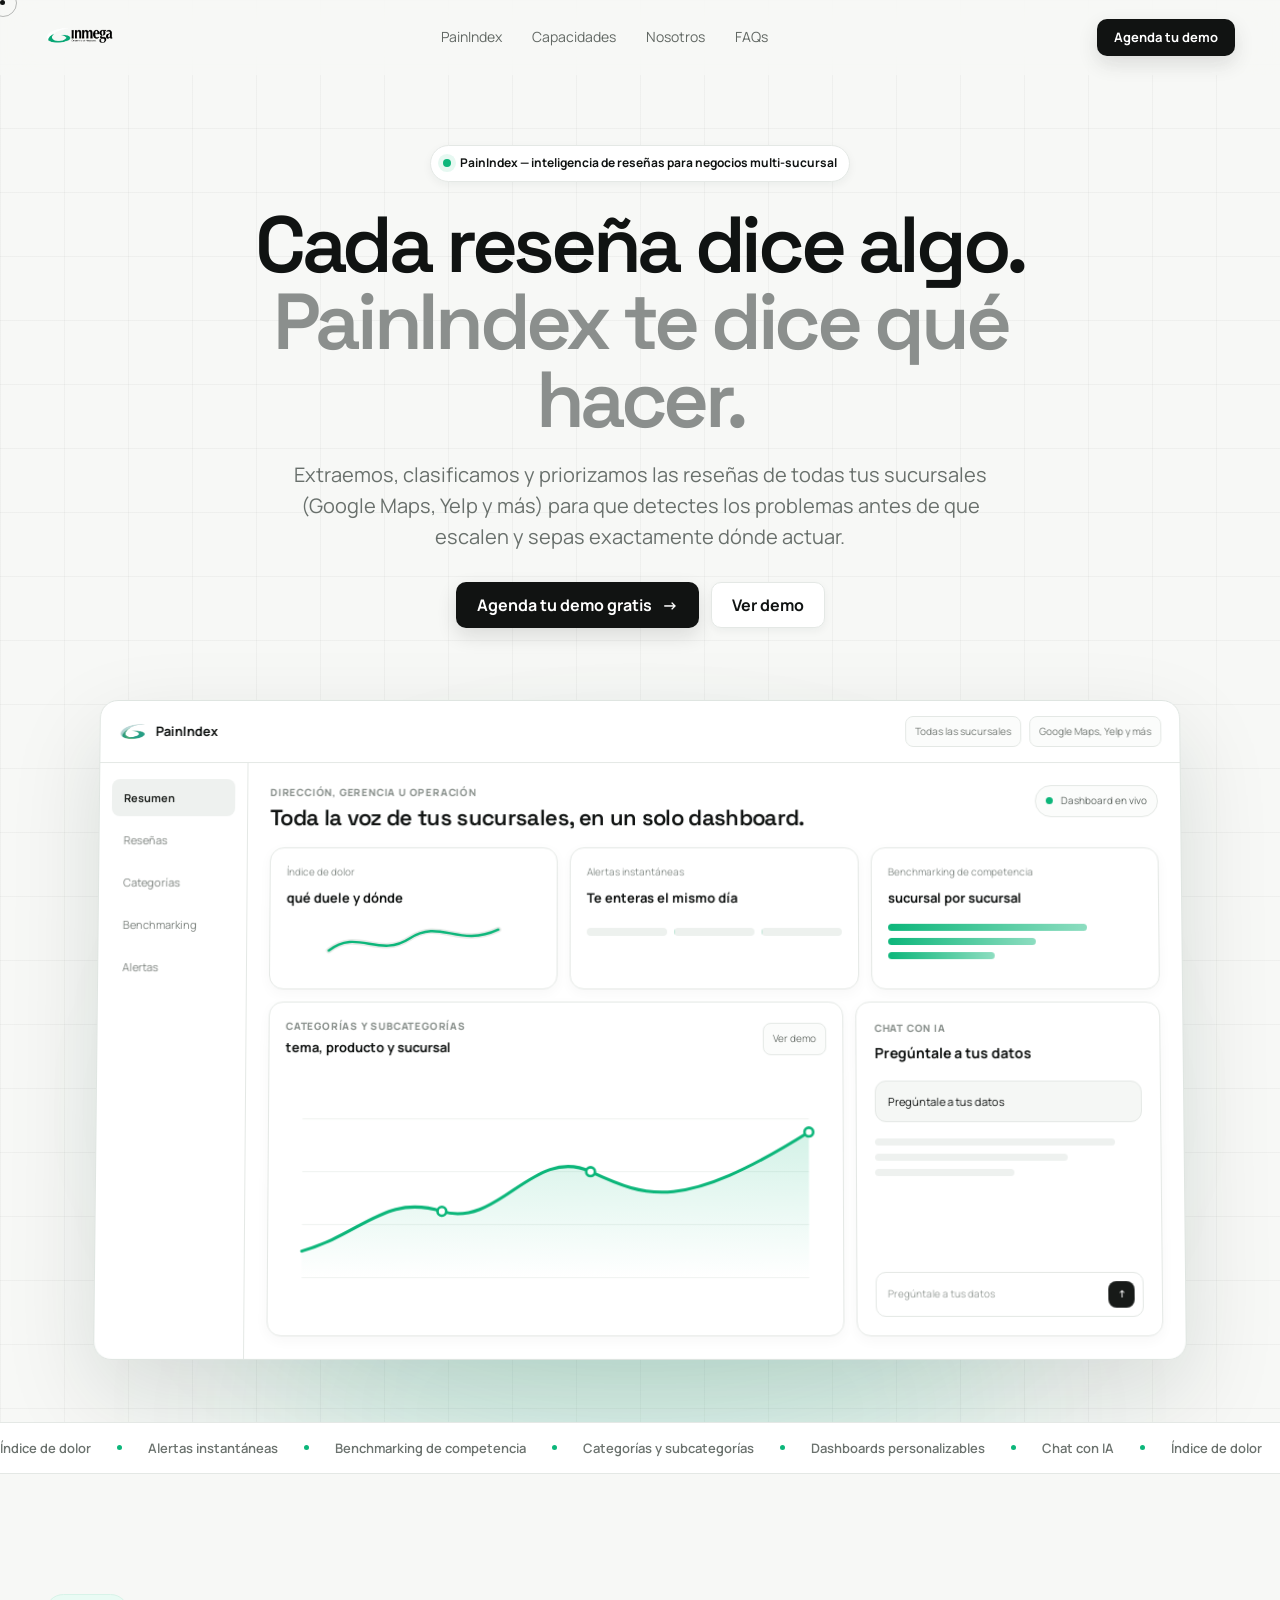
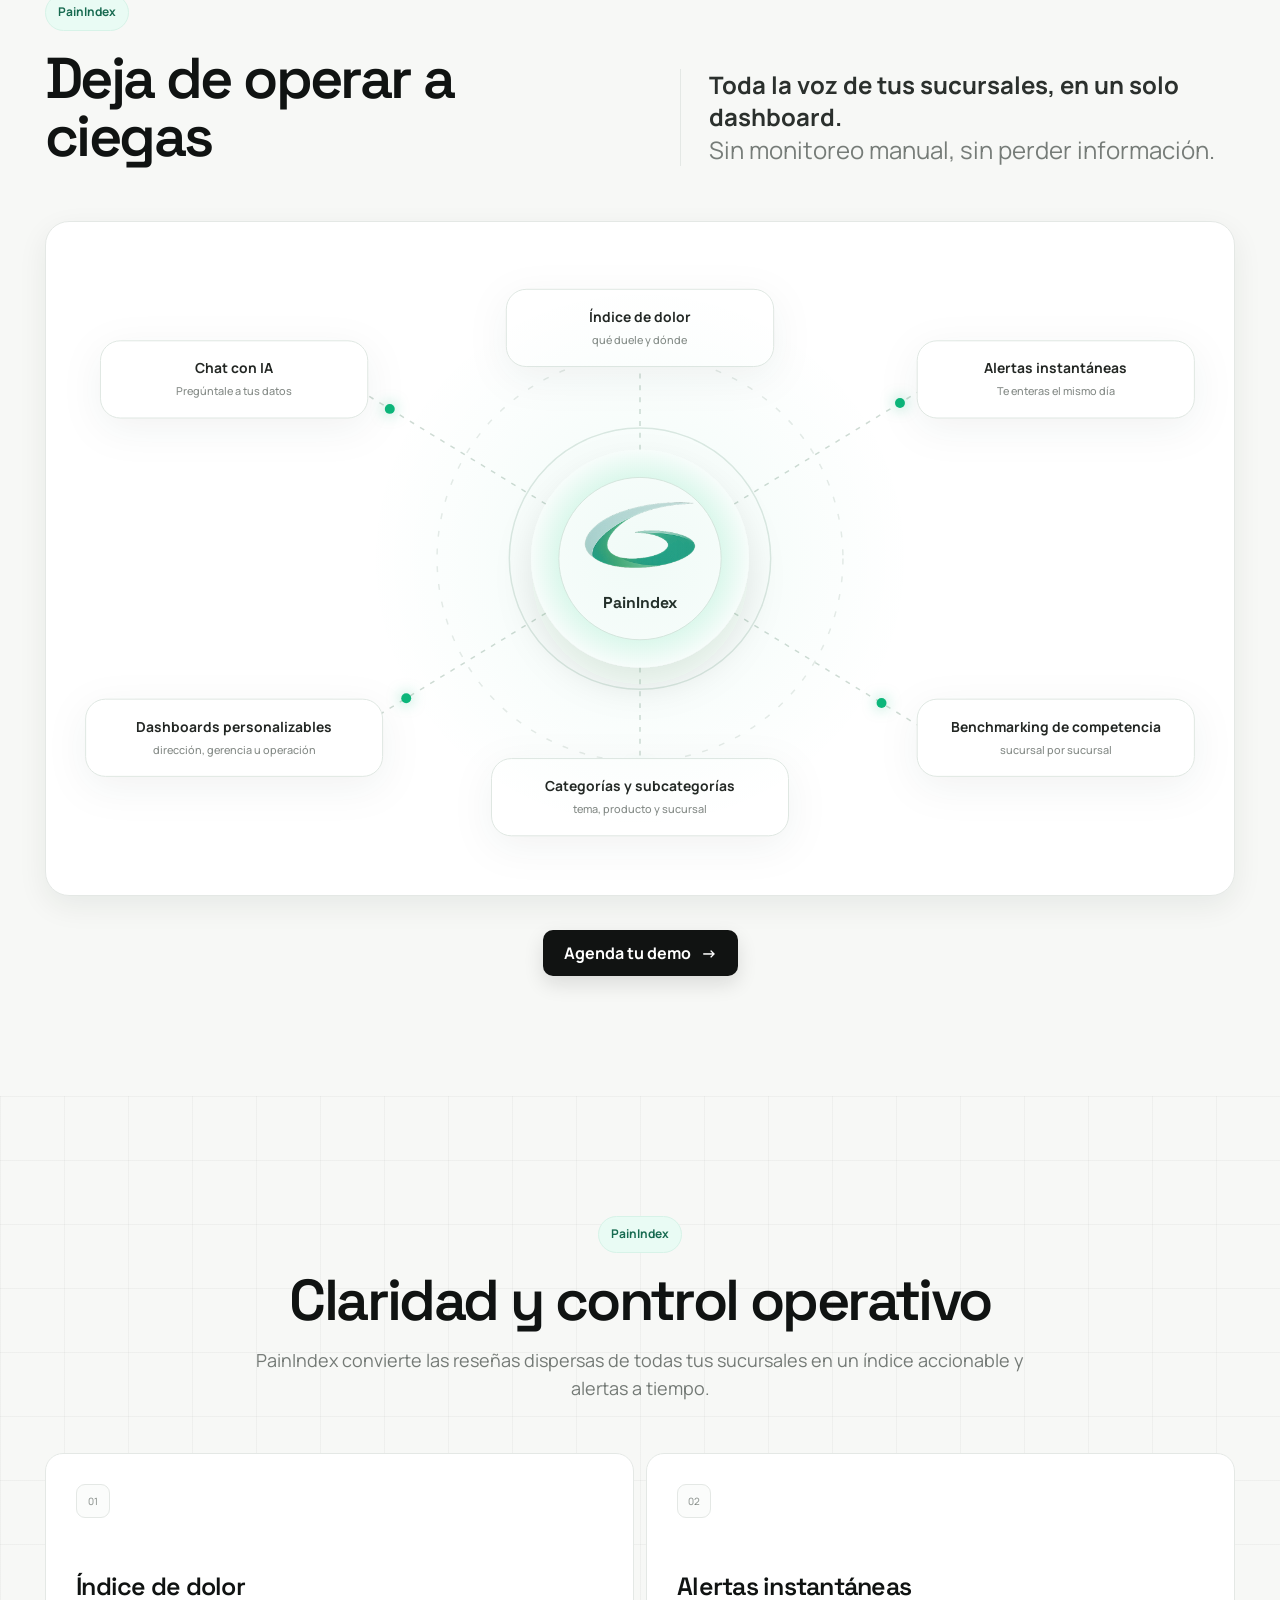
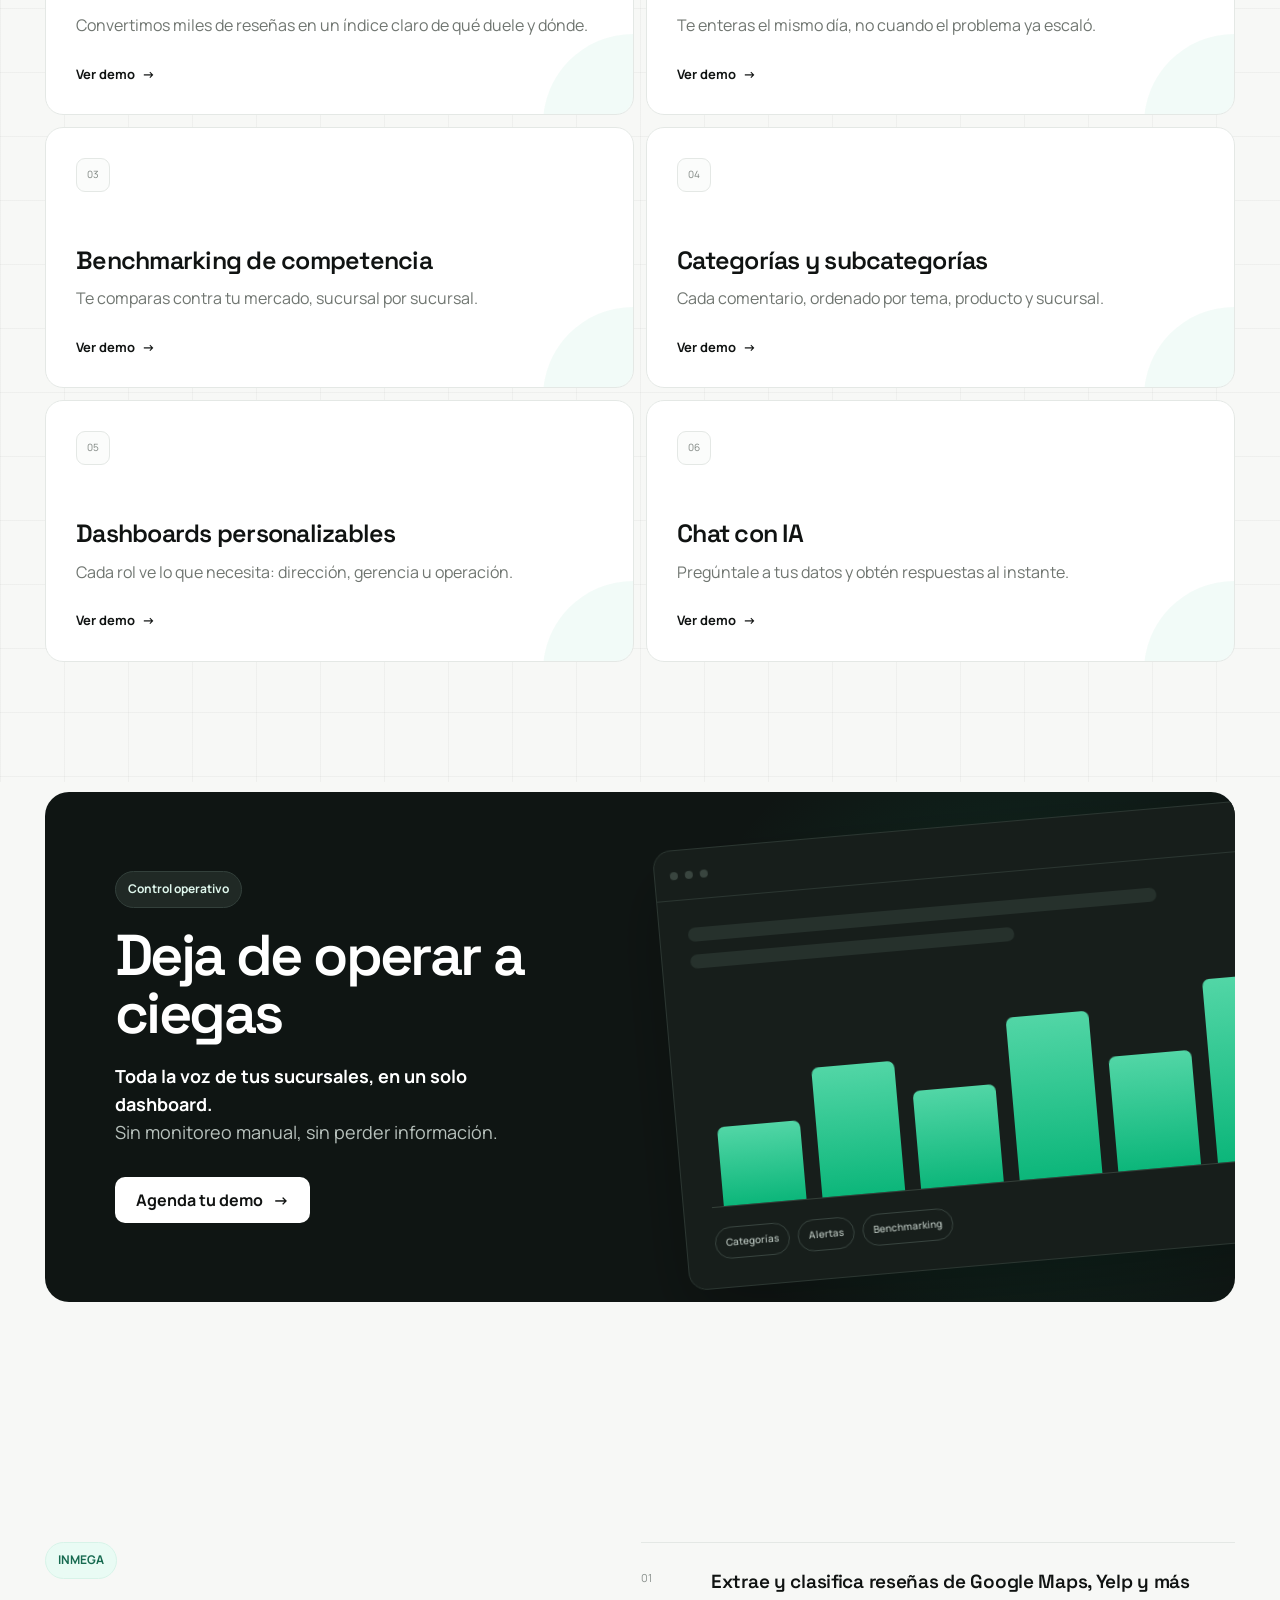
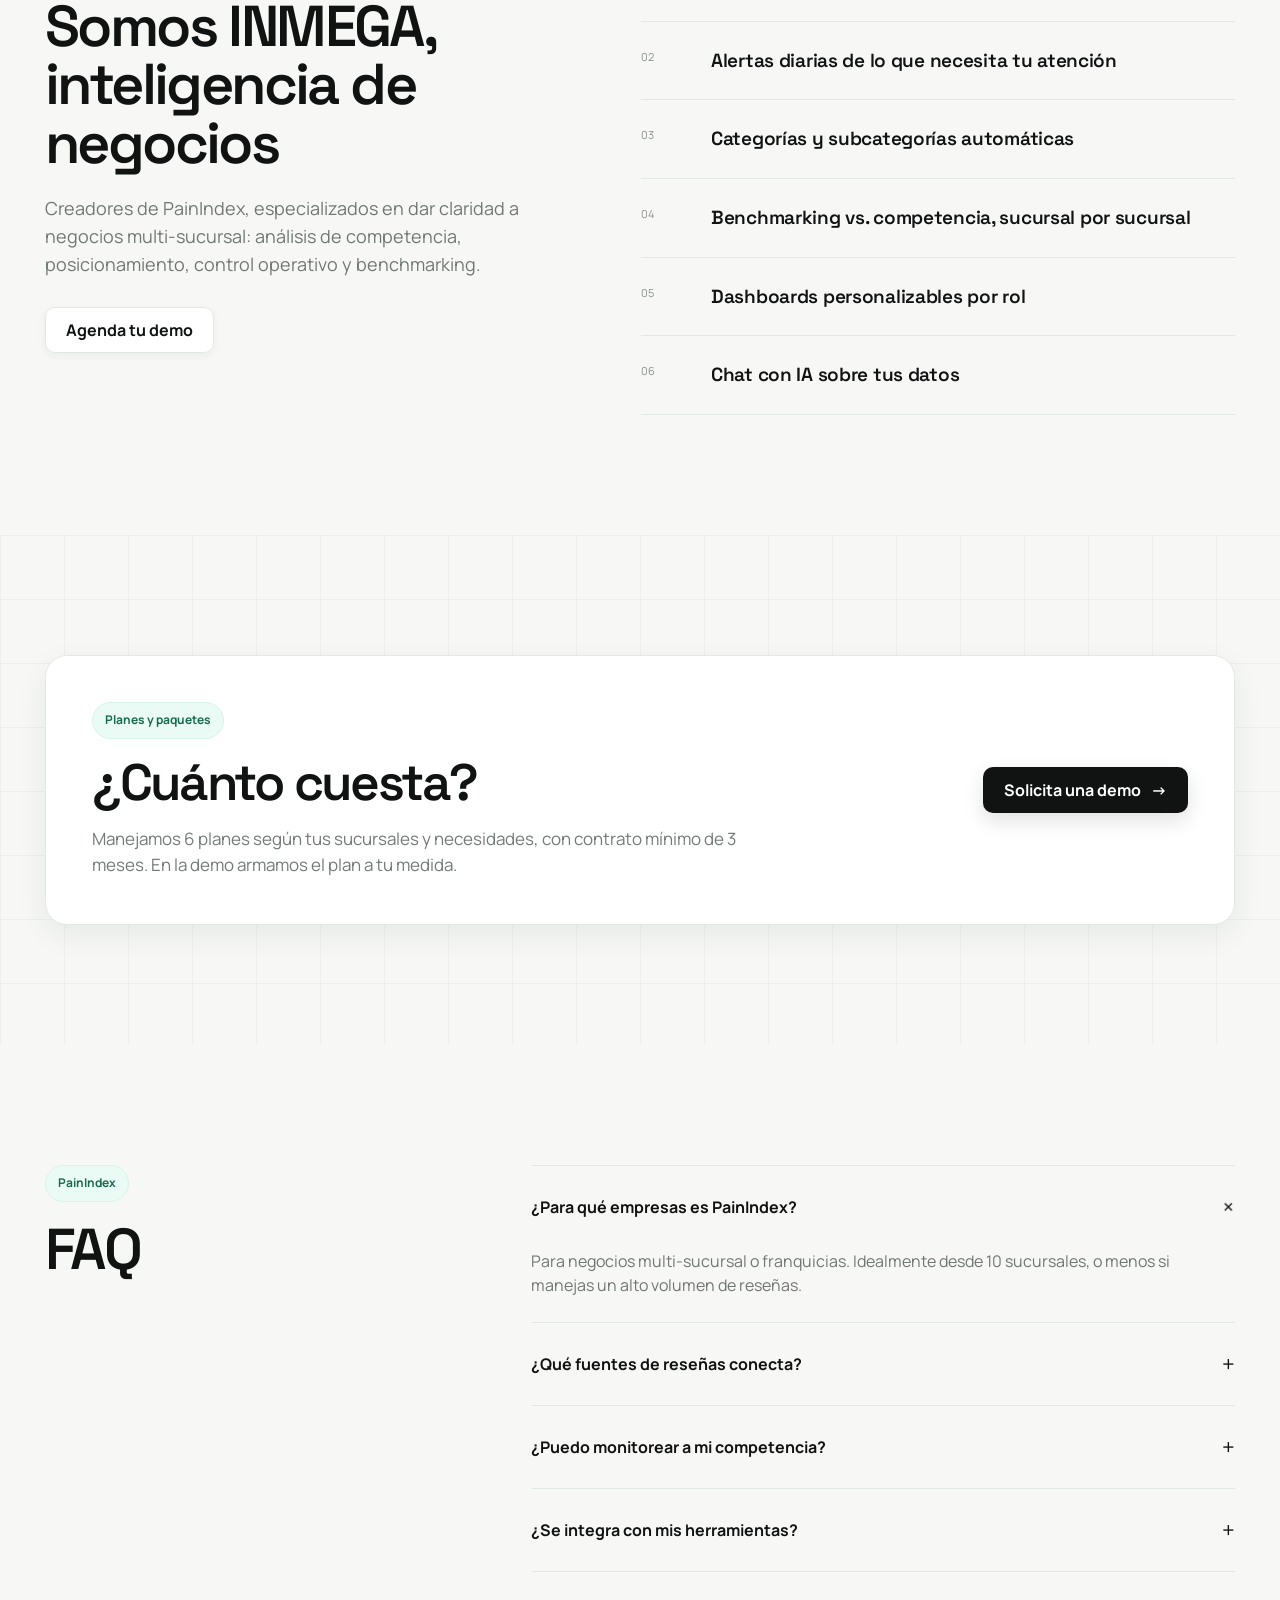
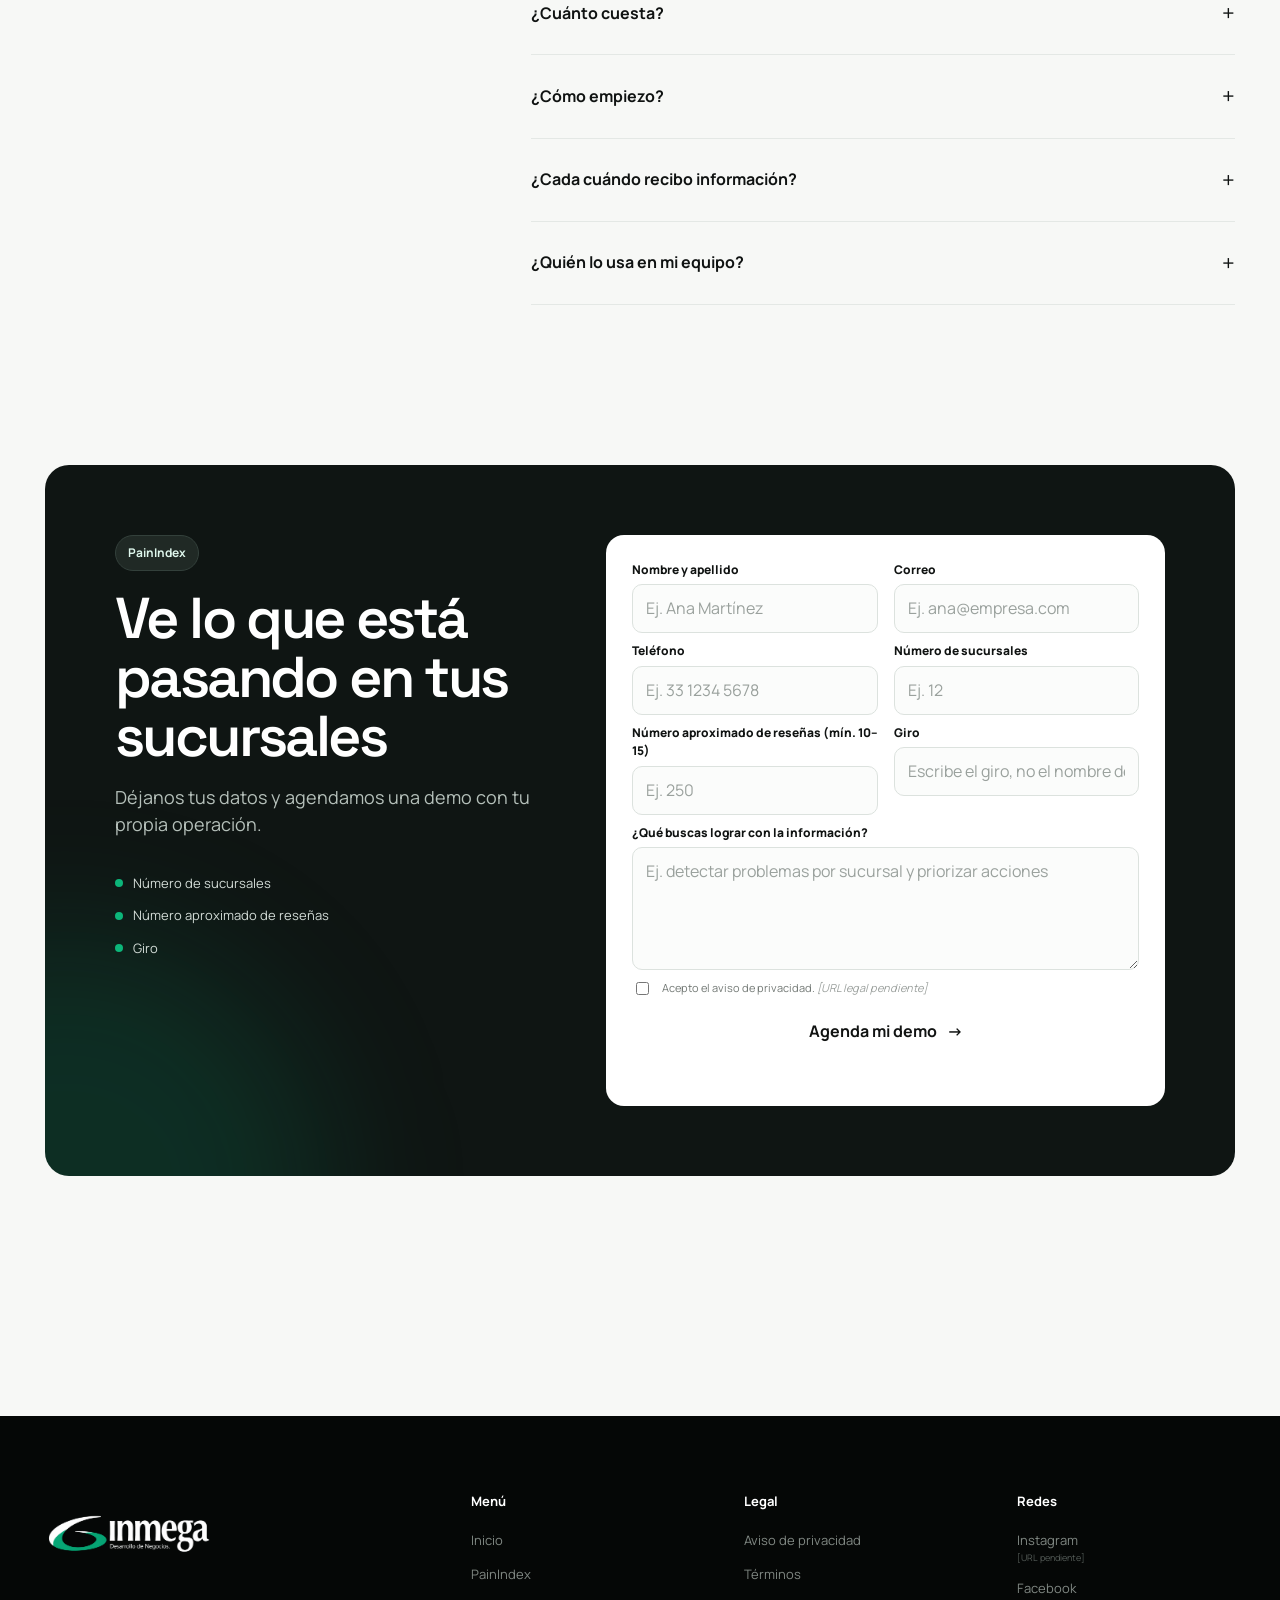
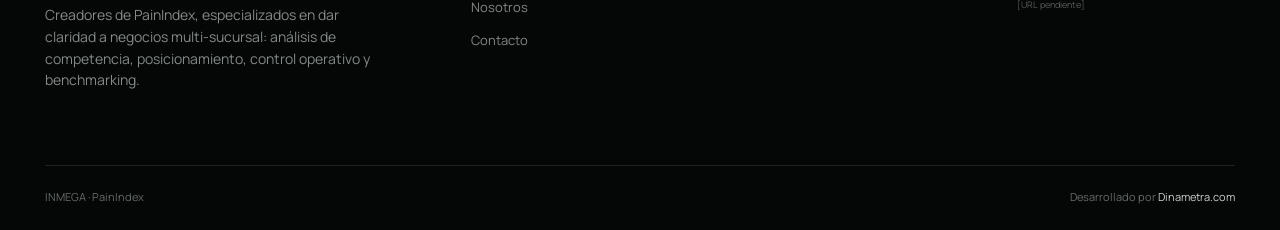
==== index.html @ f6ca706b "Add files via upload" ====
<!doctype html>
<html lang="es">
<head>
  <meta charset="utf-8">
  <meta name="viewport" content="width=device-width, initial-scale=1">
  <title>PainIndex de INMEGA | Inteligencia de reseñas multi-sucursal</title>
  <meta name="description" content="Extraemos, clasificamos y priorizamos las reseñas de todas tus sucursales (Google Maps, Yelp y más) para que detectes los problemas antes de que escalen y sepas exactamente dónde actuar.">
  <meta name="theme-color" content="#F7F8F6">
  <link rel="icon" href="assets/logos/favicon.png">
  <link rel="preconnect" href="https://fonts.googleapis.com">
  <link rel="preconnect" href="https://fonts.gstatic.com" crossorigin>
  <link href="https://fonts.googleapis.com/css2?family=Manrope:wght@400;500;600;700;800&family=Space+Grotesk:wght@500;600;700&display=swap" rel="stylesheet">
  <link rel="stylesheet" href="styles.css">
  <script src="script.js" defer></script>
</head>
<body>
  <a class="skip-link" href="#main">Saltar al contenido</a>

  <header class="site-header" data-header>
    <div class="container nav-inner">
      <a class="brand" href="#inicio" aria-label="INMEGA, ir al inicio">
        <img src="assets/logos/inmega-logo-black.png" alt="INMEGA" width="334" height="188">
      </a>

      <nav class="desktop-nav" aria-label="Navegación principal">
        <a href="#painindex">PainIndex</a>
        <a href="#capacidades">Capacidades</a>
        <a href="#nosotros">Nosotros</a>
        <a href="#faq">FAQs</a>
      </nav>

      <div class="nav-actions">
        <a class="btn btn-dark btn-small" href="#demo">Agenda tu demo</a>
        <button class="menu-toggle" type="button" aria-label="Abrir menú" aria-expanded="false" aria-controls="mobile-nav">
          <span></span><span></span>
        </button>
      </div>
    </div>

    <nav class="mobile-nav" id="mobile-nav" aria-label="Navegación móvil" hidden>
      <a href="#painindex">PainIndex</a>
      <a href="#capacidades">Capacidades</a>
      <a href="#nosotros">Nosotros</a>
      <a href="#faq">FAQs</a>
      <a class="btn btn-dark" href="#demo">Agenda tu demo</a>
    </nav>
  </header>

  <main id="main">
    <section class="hero grid-bg" id="inicio">
      <div class="container hero-inner">
        <div class="hero-copy reveal">
          <span class="pill"><span class="status-dot"></span> PainIndex — inteligencia de reseñas para negocios multi-sucursal</span>
          <h1>Cada reseña dice algo.<br><span>PainIndex te dice qué hacer.</span></h1>
          <p class="hero-sub">
            Extraemos, clasificamos y priorizamos las reseñas de todas tus sucursales
            (Google Maps, Yelp y más) para que detectes los problemas antes de que escalen
            y sepas exactamente dónde actuar.
          </p>
          <div class="hero-actions">
            <a class="btn btn-dark" href="#demo">Agenda tu demo gratis <span aria-hidden="true">→</span></a>
            <a class="btn btn-light" href="#painindex">Ver demo</a>
          </div>
        </div>

        <div class="product-stage reveal" aria-label="Vista conceptual del dashboard PainIndex">
          <div class="product-glow" aria-hidden="true"></div>
          <div class="product-shell">
            <div class="product-topbar">
              <div class="product-title">
                <img src="assets/logos/inmega-mark.png" alt="" aria-hidden="true">
                <strong>PainIndex</strong>
              </div>
              <div class="topbar-chips" aria-hidden="true">
                <span>Todas las sucursales</span>
                <span>Google Maps, Yelp y más</span>
              </div>
            </div>

            <div class="product-body">
              <aside class="product-sidebar" aria-hidden="true">
                <span class="side-active">Resumen</span>
                <span>Reseñas</span>
                <span>Categorías</span>
                <span>Benchmarking</span>
                <span>Alertas</span>
              </aside>

              <div class="product-main">
                <div class="dashboard-meta">
                  <div>
                    <span class="micro-label">dirección, gerencia u operación</span>
                    <h2>Toda la voz de tus sucursales, en un solo dashboard.</h2>
                  </div>
                  <span class="live-chip"><i></i> Dashboard en vivo</span>
                </div>

                <div class="metric-row">
                  <article class="metric-card">
                    <span>Índice de dolor</span>
                    <strong>qué duele y dónde</strong>
                    <div class="mini-spark" aria-hidden="true">
                      <svg viewBox="0 0 220 56">
                        <path class="spark-guide" d="M5 38 C40 10,67 48,105 23 S165 35,215 12"/>
                        <path class="spark-line" d="M5 38 C40 10,67 48,105 23 S165 35,215 12"/>
                      </svg>
                    </div>
                  </article>
                  <article class="metric-card">
                    <span>Alertas instantáneas</span>
                    <strong>Te enteras el mismo día</strong>
                    <div class="alert-stack" aria-hidden="true">
                      <i></i><i></i><i></i>
                    </div>
                  </article>
                  <article class="metric-card">
                    <span>Benchmarking de competencia</span>
                    <strong>sucursal por sucursal</strong>
                    <div class="bar-stack" aria-hidden="true">
                      <i style="--w:78%"></i><i style="--w:58%"></i><i style="--w:42%"></i>
                    </div>
                  </article>
                </div>

                <div class="dashboard-grid">
                  <article class="chart-card">
                    <div class="card-head">
                      <div>
                        <span class="micro-label">Categorías y subcategorías</span>
                        <strong>tema, producto y sucursal</strong>
                      </div>
                      <span class="chip">Ver demo</span>
                    </div>
                    <svg class="trend-chart" viewBox="0 0 620 240" role="img" aria-label="Gráfico conceptual de tendencias por categoría">
                      <defs>
                        <linearGradient id="chartFill" x1="0" x2="0" y1="0" y2="1">
                          <stop offset="0" stop-color="#0CB67A" stop-opacity=".18"/>
                          <stop offset="1" stop-color="#0CB67A" stop-opacity="0"/>
                        </linearGradient>
                      </defs>
                      <g class="chart-gridlines">
                        <line x1="20" y1="40" x2="600" y2="40"/>
                        <line x1="20" y1="100" x2="600" y2="100"/>
                        <line x1="20" y1="160" x2="600" y2="160"/>
                        <line x1="20" y1="220" x2="600" y2="220"/>
                      </g>
                      <path class="area-path" d="M20 190 C90 170,115 125,180 145 S285 70,350 100 S455 145,600 55 L600 220 L20 220 Z"/>
                      <path class="chart-path" d="M20 190 C90 170,115 125,180 145 S285 70,350 100 S455 145,600 55"/>
                      <g class="chart-points">
                        <circle cx="180" cy="145" r="5"/><circle cx="350" cy="100" r="5"/><circle cx="600" cy="55" r="5"/>
                      </g>
                    </svg>
                  </article>

                  <article class="insight-card">
                    <span class="micro-label">Chat con IA</span>
                    <strong>Pregúntale a tus datos</strong>
                    <div class="chat-bubble">Pregúntale a tus datos</div>
                    <div class="answer-lines" aria-hidden="true"><i></i><i></i><i></i></div>
                    <div class="prompt-bar" aria-hidden="true"><span>Pregúntale a tus datos</span><b>↑</b></div>
                  </article>
                </div>
              </div>
            </div>
          </div>
        </div>

        <!-- Visual conceptual: sin métricas reales ni información de clientes. -->
      </div>
    </section>

    <section class="capability-marquee" aria-label="Capacidades principales">
      <div class="marquee-track">
        <span>Índice de dolor</span><i></i>
        <span>Alertas instantáneas</span><i></i>
        <span>Benchmarking de competencia</span><i></i>
        <span>Categorías y subcategorías</span><i></i>
        <span>Dashboards personalizables</span><i></i>
        <span>Chat con IA</span><i></i>
        <span aria-hidden="true">Índice de dolor</span><i aria-hidden="true"></i>
        <span aria-hidden="true">Alertas instantáneas</span><i aria-hidden="true"></i>
        <span aria-hidden="true">Benchmarking de competencia</span><i aria-hidden="true"></i>
      </div>
    </section>

    <section class="section section-intro" id="painindex">
      <div class="container">
        <div class="split-heading reveal">
          <div>
            <span class="pill pill-soft">PainIndex</span>
            <h2>Deja de operar a ciegas</h2>
          </div>
          <p><strong>Toda la voz de tus sucursales, en un solo dashboard.</strong><br>Sin monitoreo manual, sin perder información.</p>
        </div>

        <div class="orbit-shell reveal">
          <svg class="orbit-svg" viewBox="0 0 1200 680" role="img" aria-labelledby="orbit-title orbit-desc">
            <title id="orbit-title">PainIndex</title>
            <desc id="orbit-desc">PainIndex convierte las reseñas dispersas de todas tus sucursales en un índice accionable y alertas a tiempo.</desc>
            <defs>
              <filter id="softShadow" x="-30%" y="-30%" width="160%" height="160%">
                <feDropShadow dx="0" dy="18" stdDeviation="18" flood-color="#0d2c22" flood-opacity=".10"/>
              </filter>
              <radialGradient id="coreGreen">
                <stop offset="0" stop-color="#ECFFF7"/>
                <stop offset=".62" stop-color="#D8F8EA"/>
                <stop offset="1" stop-color="#FFFFFF"/>
              </radialGradient>
            </defs>

            <circle class="orbit-ring orbit-ring-a" cx="600" cy="340" r="205"/>
            <circle class="orbit-ring orbit-ring-b" cx="600" cy="340" r="132"/>

            <g class="orbit-connectors">
              <path id="p1" d="M600 230 L600 105"/>
              <path id="p2" d="M695 285 L900 160"/>
              <path id="p3" d="M695 395 L900 520"/>
              <path id="p4" d="M600 450 L600 575"/>
              <path id="p5" d="M505 395 L300 520"/>
              <path id="p6" d="M505 285 L300 160"/>
            </g>

            <g class="flow-dots" aria-hidden="true">
              <circle r="5"><animateMotion dur="2.8s" repeatCount="indefinite"><mpath href="#p1"/></animateMotion></circle>
              <circle r="5"><animateMotion dur="3.2s" repeatCount="indefinite"><mpath href="#p2"/></animateMotion></circle>
              <circle r="5"><animateMotion dur="3.6s" repeatCount="indefinite"><mpath href="#p3"/></animateMotion></circle>
              <circle r="5"><animateMotion dur="3.1s" repeatCount="indefinite"><mpath href="#p4"/></animateMotion></circle>
              <circle r="5"><animateMotion dur="3.8s" repeatCount="indefinite"><mpath href="#p5"/></animateMotion></circle>
              <circle r="5"><animateMotion dur="3.4s" repeatCount="indefinite"><mpath href="#p6"/></animateMotion></circle>
            </g>

            <g class="core" filter="url(#softShadow)">
              <circle cx="600" cy="340" r="110" fill="url(#coreGreen)"/>
              <circle cx="600" cy="340" r="82" fill="#fff" stroke="#DDE7E1"/>
              <image href="assets/logos/inmega-mark.png" x="535" y="266" width="130" height="100" preserveAspectRatio="xMidYMid meet"/>
              <text x="600" y="390" text-anchor="middle">PainIndex</text>
            </g>

            <g class="orbit-node" transform="translate(465 68)">
              <rect width="270" height="78" rx="20"/>
              <text x="135" y="33" text-anchor="middle" class="node-title">Índice de dolor</text>
              <text x="135" y="55" text-anchor="middle" class="node-copy">qué duele y dónde</text>
            </g>
            <g class="orbit-node" transform="translate(880 120)">
              <rect width="280" height="78" rx="20"/>
              <text x="140" y="33" text-anchor="middle" class="node-title">Alertas instantáneas</text>
              <text x="140" y="55" text-anchor="middle" class="node-copy">Te enteras el mismo día</text>
            </g>
            <g class="orbit-node" transform="translate(880 482)">
              <rect width="280" height="78" rx="20"/>
              <text x="140" y="33" text-anchor="middle" class="node-title">Benchmarking de competencia</text>
              <text x="140" y="55" text-anchor="middle" class="node-copy">sucursal por sucursal</text>
            </g>
            <g class="orbit-node" transform="translate(450 542)">
              <rect width="300" height="78" rx="20"/>
              <text x="150" y="33" text-anchor="middle" class="node-title">Categorías y subcategorías</text>
              <text x="150" y="55" text-anchor="middle" class="node-copy">tema, producto y sucursal</text>
            </g>
            <g class="orbit-node" transform="translate(40 482)">
              <rect width="300" height="78" rx="20"/>
              <text x="150" y="33" text-anchor="middle" class="node-title">Dashboards personalizables</text>
              <text x="150" y="55" text-anchor="middle" class="node-copy">dirección, gerencia u operación</text>
            </g>
            <g class="orbit-node" transform="translate(55 120)">
              <rect width="270" height="78" rx="20"/>
              <text x="135" y="33" text-anchor="middle" class="node-title">Chat con IA</text>
              <text x="135" y="55" text-anchor="middle" class="node-copy">Pregúntale a tus datos</text>
            </g>
          </svg>

          <div class="orbit-mobile" aria-hidden="true">
            <div class="mobile-core"><img src="assets/logos/inmega-mark.png" alt="">PainIndex</div>
            <span>Índice de dolor</span><span>Alertas instantáneas</span><span>Benchmarking</span>
            <span>Categorías</span><span>Dashboards</span><span>Chat con IA</span>
          </div>
        </div>

        <div class="center-cta reveal"><a class="btn btn-dark" href="#demo">Agenda tu demo <span aria-hidden="true">→</span></a></div>
      </div>
    </section>

    <section class="section grid-bg" id="capacidades">
      <div class="container">
        <div class="section-header centered reveal">
          <span class="pill pill-soft">PainIndex</span>
          <h2>Claridad y control operativo</h2>
          <p>PainIndex convierte las reseñas dispersas de todas tus sucursales en un índice accionable y alertas a tiempo.</p>
        </div>

        <div class="feature-grid">
          <article class="feature-card reveal">
            <span class="feature-number">01</span>
            <h3>Índice de dolor</h3>
            <p>Convertimos miles de reseñas en un índice claro de qué duele y dónde.</p>
            <a href="#demo">Ver demo <span>→</span></a>
          </article>
          <article class="feature-card reveal">
            <span class="feature-number">02</span>
            <h3>Alertas instantáneas</h3>
            <p>Te enteras el mismo día, no cuando el problema ya escaló.</p>
            <a href="#demo">Ver demo <span>→</span></a>
          </article>
          <article class="feature-card reveal">
            <span class="feature-number">03</span>
            <h3>Benchmarking de competencia</h3>
            <p>Te comparas contra tu mercado, sucursal por sucursal.</p>
            <a href="#demo">Ver demo <span>→</span></a>
          </article>
          <article class="feature-card reveal">
            <span class="feature-number">04</span>
            <h3>Categorías y subcategorías</h3>
            <p>Cada comentario, ordenado por tema, producto y sucursal.</p>
            <a href="#demo">Ver demo <span>→</span></a>
          </article>
          <article class="feature-card reveal">
            <span class="feature-number">05</span>
            <h3>Dashboards personalizables</h3>
            <p>Cada rol ve lo que necesita: dirección, gerencia u operación.</p>
            <a href="#demo">Ver demo <span>→</span></a>
          </article>
          <article class="feature-card reveal">
            <span class="feature-number">06</span>
            <h3>Chat con IA</h3>
            <p>Pregúntale a tus datos y obtén respuestas al instante.</p>
            <a href="#demo">Ver demo <span>→</span></a>
          </article>
        </div>
      </div>
    </section>

    <section class="section contrast-section">
      <div class="container">
        <div class="contrast-card reveal">
          <div class="contrast-copy">
            <span class="pill pill-dark">Control operativo</span>
            <h2>Deja de operar a ciegas</h2>
            <p><strong>Toda la voz de tus sucursales, en un solo dashboard.</strong><br>Sin monitoreo manual, sin perder información.</p>
            <a class="btn btn-white" href="#demo">Agenda tu demo <span aria-hidden="true">→</span></a>
          </div>
          <div class="contrast-ui" aria-hidden="true">
            <div class="ui-window">
              <div class="ui-head"><span></span><span></span><span></span></div>
              <div class="ui-content">
                <div class="ui-row wide"></div>
                <div class="ui-row"></div>
                <div class="ui-chart">
                  <i style="--h:38%"></i><i style="--h:62%"></i><i style="--h:47%"></i><i style="--h:78%"></i><i style="--h:55%"></i><i style="--h:88%"></i>
                </div>
                <div class="ui-tags"><b>Categorías</b><b>Alertas</b><b>Benchmarking</b></div>
              </div>
            </div>
          </div>
        </div>
      </div>
    </section>

    <section class="section" id="nosotros">
      <div class="container about-layout">
        <div class="about-copy reveal">
          <span class="pill pill-soft">INMEGA</span>
          <h2>Somos INMEGA, inteligencia de negocios</h2>
          <p>Creadores de PainIndex, especializados en dar claridad a negocios multi-sucursal: análisis de competencia, posicionamiento, control operativo y benchmarking.</p>
          <a class="btn btn-light" href="#demo">Agenda tu demo</a>
        </div>
        <div class="about-list reveal">
          <div><span>01</span><p>Extrae y clasifica reseñas de Google Maps, Yelp y más</p></div>
          <div><span>02</span><p>Alertas diarias de lo que necesita tu atención</p></div>
          <div><span>03</span><p>Categorías y subcategorías automáticas</p></div>
          <div><span>04</span><p>Benchmarking vs. competencia, sucursal por sucursal</p></div>
          <div><span>05</span><p>Dashboards personalizables por rol</p></div>
          <div><span>06</span><p>Chat con IA sobre tus datos</p></div>
        </div>
      </div>
    </section>

    <section class="section plan-lite grid-bg">
      <div class="container">
        <div class="plan-lite-card reveal">
          <div>
            <span class="pill pill-soft">Planes y paquetes</span>
            <h2>¿Cuánto cuesta?</h2>
            <p>Manejamos 6 planes según tus sucursales y necesidades, con contrato mínimo de 3 meses. En la demo armamos el plan a tu medida.</p>
          </div>
          <a class="btn btn-dark" href="#demo">Solicita una demo <span aria-hidden="true">→</span></a>
        </div>
      </div>
    </section>

    <!-- Testimonios no publicados: el PDF exige autorización firmada antes de mostrar social proof. -->

    <section class="section faq-section" id="faq">
      <div class="container faq-layout">
        <div class="faq-heading reveal">
          <span class="pill pill-soft">PainIndex</span>
          <h2>FAQ</h2>
          
        </div>

        <div class="accordion reveal">
          <article class="faq-item is-open">
            <button type="button" aria-expanded="true" aria-controls="faq-a">
              <span>¿Para qué empresas es PainIndex?</span><b aria-hidden="true">+</b>
            </button>
            <div id="faq-a" class="faq-answer">
              <p>Para negocios multi-sucursal o franquicias. Idealmente desde 10 sucursales, o menos si manejas un alto volumen de reseñas.</p>
            </div>
          </article>
          <article class="faq-item">
            <button type="button" aria-expanded="false" aria-controls="faq-b">
              <span>¿Qué fuentes de reseñas conecta?</span><b aria-hidden="true">+</b>
            </button>
            <div id="faq-b" class="faq-answer" hidden>
              <p>Google Maps, Yelp y más plataformas donde tus clientes comentan, todas centralizadas en un dashboard.</p>
            </div>
          </article>
          <article class="faq-item">
            <button type="button" aria-expanded="false" aria-controls="faq-c">
              <span>¿Puedo monitorear a mi competencia?</span><b aria-hidden="true">+</b>
            </button>
            <div id="faq-c" class="faq-answer" hidden>
              <p>Sí. Te comparas contra tu mercado sucursal por sucursal, con las mismas categorías que aplicamos a tu negocio.</p>
            </div>
          </article>
          <article class="faq-item">
            <button type="button" aria-expanded="false" aria-controls="faq-d">
              <span>¿Se integra con mis herramientas?</span><b aria-hidden="true">+</b>
            </button>
            <div id="faq-d" class="faq-answer" hidden>
              <p>Sí: HubSpot, Zapier, Google y Meta, para que la información fluya sin trabajo manual.</p>
            </div>
          </article>
          <article class="faq-item">
            <button type="button" aria-expanded="false" aria-controls="faq-e">
              <span>¿Cuánto cuesta?</span><b aria-hidden="true">+</b>
            </button>
            <div id="faq-e" class="faq-answer" hidden>
              <p>Manejamos 6 planes según tus sucursales y necesidades, con contrato mínimo de 3 meses. En la demo armamos el plan a tu medida.</p>
            </div>
          </article>
          <article class="faq-item">
            <button type="button" aria-expanded="false" aria-controls="faq-f">
              <span>¿Cómo empiezo?</span><b aria-hidden="true">+</b>
            </button>
            <div id="faq-f" class="faq-answer" hidden>
              <p>Agenda una demo gratuita del dashboard con tus propios datos. Si te hace sentido, avanzamos con la contratación.</p>
            </div>
          </article>
          <article class="faq-item">
            <button type="button" aria-expanded="false" aria-controls="faq-g">
              <span>¿Cada cuándo recibo información?</span><b aria-hidden="true">+</b>
            </button>
            <div id="faq-g" class="faq-answer" hidden>
              <p>Alertas diarias directo a tu bandeja y un dashboard en vivo disponible 24/7.</p>
            </div>
          </article>
          <article class="faq-item">
            <button type="button" aria-expanded="false" aria-controls="faq-h">
              <span>¿Quién lo usa en mi equipo?</span><b aria-hidden="true">+</b>
            </button>
            <div id="faq-h" class="faq-answer" hidden>
              <p>Dirección, gerencia y operación: cada rol tiene su propio dashboard con lo que le importa.</p>
            </div>
          </article>
        </div>
      </div>
    </section>

    <section class="section demo-section" id="demo">
      <div class="container">
        <div class="demo-shell reveal">
          <div class="demo-copy">
            <span class="pill pill-dark">PainIndex</span>
            <h2>Ve lo que está pasando en tus sucursales</h2>
            <p>Déjanos tus datos y agendamos una demo con tu propia operación.</p>
            <div class="demo-points">
              <span><i></i>Número de sucursales</span>
              <span><i></i>Número aproximado de reseñas</span>
              <span><i></i>Giro</span>
            </div>
          </div>

          <form class="lead-form" id="leadForm" data-endpoint="[DATO PENDIENTE]" novalidate>
            <div class="field two">
              <label for="nombre">Nombre y apellido</label>
              <input id="nombre" name="nombre" autocomplete="name" placeholder="Ej. Ana Martínez" required>
              <small class="error"></small>
            </div>
            <div class="field two">
              <label for="correo">Correo</label>
              <input id="correo" name="correo" type="email" autocomplete="email" placeholder="Ej. ana@empresa.com" required>
              <small class="error"></small>
            </div>
            <div class="field two">
              <label for="telefono">Teléfono</label>
              <input id="telefono" name="telefono" type="tel" autocomplete="tel" placeholder="Ej. 33 1234 5678" required>
              <small class="error"></small>
            </div>
            <div class="field two">
              <label for="sucursales">Número de sucursales</label>
              <input id="sucursales" name="sucursales" type="number" min="1" inputmode="numeric" placeholder="Ej. 12" required>
              <small class="error"></small>
            </div>
            <div class="field two">
              <label for="resenas">Número aproximado de reseñas (mín. 10–15)</label>
              <input id="resenas" name="resenas" type="number" min="0" inputmode="numeric" aria-describedby="resenas-help" placeholder="Ej. 250" required>
              
              <small class="error"></small>
            </div>
            <div class="field two">
              <label for="giro">Giro</label>
              <input id="giro" name="giro" autocomplete="organization-title" placeholder="Escribe el giro, no el nombre de empresa" required>
              <small class="error"></small>
            </div>
            <div class="field full">
              <label for="objetivo">¿Qué buscas lograr con la información?</label>
              <textarea id="objetivo" name="objetivo" rows="4" placeholder="Ej. detectar problemas por sucursal y priorizar acciones" required></textarea>
              <small class="error"></small>
            </div>
            <label class="legal-check full">
              <input type="checkbox" name="privacidad" required>
              <span>Acepto el aviso de privacidad. <em>[URL legal pendiente]</em></span>
            </label>

            <button class="btn btn-white full" type="submit">Agenda mi demo <span aria-hidden="true">→</span></button>
            <p class="form-status full" id="formStatus" role="status" aria-live="polite"></p>
          </form>
        </div>
      </div>
    </section>
  </main>

  <footer class="site-footer">
    <div class="container footer-grid">
      <div class="footer-brand">
        <img src="assets/logos/inmega-logo-white.png" alt="INMEGA" width="334" height="188">
        <p>Creadores de PainIndex, especializados en dar claridad a negocios multi-sucursal: análisis de competencia, posicionamiento, control operativo y benchmarking.</p>
      </div>
      <div>
        <strong>Menú</strong>
        <a href="#inicio">Inicio</a>
        <a href="#painindex">PainIndex</a>
        <a href="#nosotros">Nosotros</a>
        <a href="#demo">Contacto</a>
      </div>
      <div>
        <strong>Legal</strong>
        <a href="#" data-pending-link>Aviso de privacidad</a>
        <a href="#" data-pending-link>Términos</a>
      </div>
      <div>
        <strong>Redes</strong>
        <span class="pending-social">Instagram <small>[URL pendiente]</small></span>
        <span class="pending-social">Facebook <small>[URL pendiente]</small></span>
      </div>
    </div>
    <div class="container footer-bottom">
      <span>INMEGA · PainIndex</span>
      <span>Desarrollado por <a href="https://dinametra.com/" target="_blank" rel="noopener">Dinametra.com</a></span>
    </div>
  </footer>

  <div class="cursor-dot" aria-hidden="true"></div>
  <div class="cursor-ring" aria-hidden="true"></div>
</body>
</html>
---- styles.css ----
:root{
  --paper:#f7f8f6;
  --white:#ffffff;
  --ink:#101312;
  --muted:#6f7572;
  --line:#e4e8e5;
  --soft:#eef2ef;
  --green:#0cb67a;
  --green-2:#087d57;
  --green-soft:#e9fbf4;
  --night:#0f1513;
  --night-2:#17201d;
  --shadow:0 26px 70px rgba(16,38,30,.10);
  --shadow-soft:0 10px 30px rgba(16,38,30,.07);
  --radius:22px;
  --container:1190px;
  --font-body:"Manrope",system-ui,sans-serif;
  --font-display:"Space Grotesk","Manrope",system-ui,sans-serif;
}
*{box-sizing:border-box}
html{scroll-behavior:smooth}
body{margin:0;color:var(--ink);background:var(--paper);font-family:var(--font-body);line-height:1.55;overflow-x:hidden}
body.menu-open{overflow:hidden}
img{display:block;max-width:100%}
a{color:inherit;text-decoration:none}
button,input,textarea{font:inherit}
button,a,input,textarea{ -webkit-tap-highlight-color:transparent}
:focus-visible{outline:3px solid rgba(12,182,122,.45);outline-offset:4px}
[hidden]{display:none!important}
.container{width:min(var(--container),calc(100% - 36px));margin-inline:auto}
.grid-bg{
  background-color:var(--paper);
  background-image:
    linear-gradient(rgba(16,19,18,.035) 1px,transparent 1px),
    linear-gradient(90deg,rgba(16,19,18,.035) 1px,transparent 1px);
  background-size:64px 64px;
}
.skip-link{position:fixed;left:18px;top:-80px;z-index:9999;background:#fff;border:1px solid var(--line);padding:11px 16px;border-radius:12px}
.skip-link:focus{top:18px}

.site-header{position:fixed;z-index:100;inset:0 0 auto;background:rgba(247,248,246,.82);backdrop-filter:blur(16px);border-bottom:1px solid transparent;transition:.3s ease}
.site-header.scrolled{border-color:var(--line);background:rgba(247,248,246,.96)}
.nav-inner{height:74px;display:flex;align-items:center;justify-content:space-between;gap:24px}
.brand img{height:38px;width:auto;object-fit:contain}
.desktop-nav{display:flex;align-items:center;gap:30px;font-size:14px;color:#626864}
.desktop-nav a{transition:.2s}
.desktop-nav a:hover{color:#0d0f0e}
.nav-actions{display:flex;align-items:center;gap:10px}
.menu-toggle{display:none;width:44px;height:44px;border:1px solid var(--line);background:#fff;border-radius:12px;place-content:center;gap:5px;cursor:pointer}
.menu-toggle span{display:block;width:20px;height:2px;background:var(--ink);transition:.25s}
.mobile-nav{display:none}
.btn{display:inline-flex;align-items:center;justify-content:center;gap:10px;border:1px solid transparent;border-radius:10px;padding:14px 20px;font-weight:700;line-height:1;transition:transform .22s,box-shadow .22s,background .22s,border-color .22s;cursor:pointer}
.btn:hover{transform:translateY(-2px)}
.btn-dark{background:#111312;color:#fff;box-shadow:0 8px 20px rgba(17,19,18,.12)}
.btn-dark:hover{box-shadow:0 14px 28px rgba(17,19,18,.18)}
.btn-light{background:#fff;border-color:var(--line);box-shadow:0 3px 9px rgba(16,38,30,.05)}
.btn-light:hover{border-color:#ccd4cf}
.btn-white{background:#fff;color:#111312}
.btn-small{padding:11px 16px;font-size:13px}
.pill{display:inline-flex;align-items:center;gap:9px;border:1px solid var(--line);background:#fff;border-radius:999px;padding:8px 12px;font-size:12px;font-weight:700;box-shadow:0 3px 10px rgba(16,38,30,.05)}
.pill-soft{background:var(--green-soft);border-color:#d7f3e8;color:#176a50;box-shadow:none}
.pill-dark{background:#202925;border-color:#33403b;color:#dff7ed;box-shadow:none}
.status-dot{width:8px;height:8px;border-radius:50%;background:var(--green);box-shadow:0 0 0 5px rgba(12,182,122,.10)}
.micro-label{display:block;color:#8a918d;text-transform:uppercase;letter-spacing:.08em;font-size:10px;font-weight:800}

.hero{padding:145px 0 70px;min-height:980px;position:relative;overflow:hidden}
.hero::after{content:"";position:absolute;width:780px;height:500px;border-radius:50%;left:50%;bottom:-240px;transform:translateX(-50%);background:rgba(12,182,122,.08);filter:blur(80px);pointer-events:none}
.hero-inner{text-align:center;position:relative;z-index:1}
.hero-copy{max-width:920px;margin:0 auto}
.hero h1{font:600 clamp(48px,6.2vw,84px)/.98 var(--font-display);letter-spacing:-.055em;margin:24px auto 20px}
.hero h1 span{color:#8b8f8d}
.hero-sub{max-width:730px;margin:0 auto;color:#69706c;font-size:clamp(17px,2vw,20px)}
.hero-actions{display:flex;align-items:center;justify-content:center;gap:12px;margin-top:30px;flex-wrap:wrap}
.product-stage{max-width:1080px;margin:72px auto 0;position:relative}
.product-glow{position:absolute;inset:15% 8% -10%;background:rgba(12,182,122,.12);filter:blur(70px);border-radius:50%;pointer-events:none}
.product-shell{position:relative;background:#fff;border:1px solid #dfe5e1;border-radius:18px;box-shadow:0 35px 90px rgba(16,38,30,.13);overflow:hidden;text-align:left;transform:perspective(1800px) rotateX(2deg);transform-origin:center top}
.product-topbar{height:62px;border-bottom:1px solid var(--line);display:flex;align-items:center;justify-content:space-between;padding:0 18px}
.product-title{display:flex;align-items:center;gap:9px;font-size:13px}
.product-title img{width:28px;height:28px;object-fit:contain}
.topbar-chips{display:flex;gap:8px}
.topbar-chips span,.chip{border:1px solid var(--line);border-radius:8px;padding:7px 9px;font-size:10px;color:#727873;background:#fbfcfb}
.product-body{display:grid;grid-template-columns:148px 1fr;min-height:520px}
.product-sidebar{border-right:1px solid var(--line);padding:16px 12px;display:flex;flex-direction:column;gap:5px}
.product-sidebar span{padding:10px 12px;border-radius:8px;font-size:11px;color:#7d837f}
.product-sidebar .side-active{background:#eef1ef;color:#242825;font-weight:700}
.product-main{padding:22px}
.dashboard-meta{display:flex;align-items:flex-start;justify-content:space-between;gap:20px;margin-bottom:18px}
.dashboard-meta h2{font:600 22px/1.1 var(--font-display);letter-spacing:-.03em;margin:4px 0 0}
.live-chip{font-size:10px;border:1px solid var(--line);border-radius:999px;padding:7px 10px;color:#5f6762;background:#fbfcfb;white-space:nowrap}
.live-chip i{display:inline-block;width:7px;height:7px;background:var(--green);border-radius:50%;margin-right:6px;animation:pulse 1.8s infinite}
.metric-row{display:grid;grid-template-columns:repeat(3,1fr);gap:12px;margin-bottom:12px}
.metric-card,.chart-card,.insight-card{border:1px solid var(--line);border-radius:14px;background:#fff;box-shadow:0 4px 13px rgba(16,38,30,.035)}
.metric-card{padding:16px;min-height:118px}
.metric-card>span{display:block;font-size:10px;color:#8a918d;margin-bottom:5px}
.metric-card>strong{font-size:13px}
.mini-spark svg{width:100%;height:45px;margin-top:10px}
.spark-guide{fill:none;stroke:#e7ebe8;stroke-width:7;stroke-linecap:round}
.spark-line{fill:none;stroke:var(--green);stroke-width:3;stroke-linecap:round;stroke-dasharray:260;stroke-dashoffset:260;animation:draw 2.8s .4s ease forwards}
.alert-stack{display:flex;gap:7px;margin-top:18px;align-items:flex-end}
.alert-stack i{display:block;height:8px;border-radius:999px;background:#edf1ee;flex:1;position:relative;overflow:hidden}
.alert-stack i::after{content:"";position:absolute;inset:0;background:var(--green);transform:translateX(-100%);animation:load 2.2s ease infinite}
.alert-stack i:nth-child(2)::after{animation-delay:.25s}.alert-stack i:nth-child(3)::after{animation-delay:.5s}
.bar-stack{display:grid;gap:7px;margin-top:14px}
.bar-stack i{display:block;height:7px;width:var(--w);background:linear-gradient(90deg,var(--green),#8dddc0);border-radius:999px;transform-origin:left;animation:grow 2.2s ease both}
.dashboard-grid{display:grid;grid-template-columns:1.6fr .85fr;gap:12px}
.chart-card{padding:16px}
.card-head{display:flex;align-items:center;justify-content:space-between;gap:12px}
.card-head strong{font-size:13px}
.trend-chart{width:100%;height:240px;margin-top:8px}
.chart-gridlines line{stroke:#edf0ee;stroke-width:1}
.area-path{fill:url(#chartFill)}
.chart-path{fill:none;stroke:var(--green);stroke-width:3.5;stroke-linecap:round;stroke-dasharray:800;stroke-dashoffset:800;animation:draw 3.8s .4s ease forwards}
.chart-points circle{fill:#fff;stroke:var(--green);stroke-width:3}
.insight-card{padding:18px;display:flex;flex-direction:column;min-width:0}
.insight-card>strong{font-size:14px;margin:6px 0 16px}
.chat-bubble{background:#f5f7f5;border:1px solid var(--line);border-radius:11px;padding:12px;font-size:11px;line-height:1.4}
.answer-lines{display:grid;gap:8px;margin-top:16px}
.answer-lines i{height:7px;background:#eef1ef;border-radius:999px;width:90%;animation:shimmer 2.2s infinite}
.answer-lines i:nth-child(2){width:72%;animation-delay:.2s}.answer-lines i:nth-child(3){width:52%;animation-delay:.4s}
.prompt-bar{margin-top:auto;border:1px solid var(--line);border-radius:10px;padding:8px 8px 8px 11px;display:flex;align-items:center;justify-content:space-between;gap:8px;color:#9ba19d;font-size:10px}
.prompt-bar b{display:grid;place-items:center;width:26px;height:26px;border-radius:8px;background:#171a18;color:#fff}
.visual-note{font-size:11px;color:#919793;margin:16px 0 0}

.capability-marquee{border-block:1px solid var(--line);overflow:hidden;background:#fff}
.marquee-track{display:flex;align-items:center;gap:26px;width:max-content;padding:15px 0;animation:marquee 28s linear infinite;font-size:13px;color:#6b726e;font-weight:600}
.marquee-track span{white-space:nowrap}
.marquee-track i{width:5px;height:5px;border-radius:50%;background:var(--green);display:block}

.section{padding:120px 0;position:relative}
.split-heading{display:grid;grid-template-columns:1fr 1fr;gap:80px;align-items:end;margin-bottom:55px}
.split-heading h2,.section-header h2,.contrast-copy h2,.about-copy h2,.plan-lite-card h2,.faq-heading h2,.demo-copy h2{
  font:600 clamp(38px,4.5vw,62px)/1.02 var(--font-display);letter-spacing:-.045em;margin:18px 0 0
}
.split-heading p{margin:0;color:#767c78;font-size:clamp(18px,2vw,24px);line-height:1.35;border-left:1px solid var(--line);padding-left:28px}
.split-heading p strong{color:#2b302d}
.orbit-shell{border:1px solid var(--line);border-radius:24px;background:#fff;box-shadow:var(--shadow-soft);overflow:hidden;position:relative}
.orbit-shell::before{content:"";position:absolute;inset:0;background:radial-gradient(circle at 50% 50%,rgba(12,182,122,.06),transparent 40%);pointer-events:none}
.orbit-svg{width:100%;display:block;min-height:620px}
.orbit-ring{fill:none;stroke:#e6ebe8;stroke-width:1.5}
.orbit-ring-a{stroke-dasharray:6 12;transform-origin:600px 340px;animation:spin 30s linear infinite}
.orbit-ring-b{stroke:#dfe9e4}
.orbit-connectors path{fill:none;stroke:#cfdbd4;stroke-width:1.5;stroke-dasharray:5 7}
.flow-dots circle{fill:var(--green);filter:drop-shadow(0 0 7px rgba(12,182,122,.5))}
.core text{font:700 16px var(--font-display);fill:#252a27}
.orbit-node rect{fill:#fff;stroke:#dfe7e2;filter:drop-shadow(0 10px 20px rgba(16,38,30,.06))}
.node-title{font:700 14px var(--font-body);fill:#232724}
.node-copy{font:500 11px var(--font-body);fill:#848a86}
.orbit-mobile{display:none}
.center-cta{text-align:center;margin-top:34px}

.section-header{max-width:780px;margin-bottom:50px}
.section-header.centered{text-align:center;margin-inline:auto}
.section-header h2{margin-top:18px}
.section-header p{color:#747a76;font-size:18px}
.feature-grid{display:grid;grid-template-columns:repeat(2,1fr);gap:12px}
.feature-card{background:#fff;border:1px solid var(--line);border-radius:18px;padding:30px;min-height:260px;display:flex;flex-direction:column;transition:.28s ease;position:relative;overflow:hidden}
.feature-card::after{content:"";position:absolute;width:180px;height:180px;border-radius:50%;right:-90px;bottom:-100px;background:rgba(12,182,122,.05);transition:.3s}
.feature-card:hover{transform:translateY(-5px);box-shadow:var(--shadow-soft);border-color:#d2ddd6}
.feature-card:hover::after{transform:scale(1.3)}
.feature-number{display:inline-grid;place-items:center;width:34px;height:34px;border:1px solid var(--line);border-radius:9px;background:#fbfcfb;font-size:10px;color:#7e8580;margin-bottom:55px}
.feature-card h3{font:600 25px/1.1 var(--font-display);letter-spacing:-.03em;margin:0 0 12px}
.feature-card p{color:#707671;max-width:520px;margin:0 0 26px}
.feature-card a{margin-top:auto;font-size:13px;font-weight:700;display:inline-flex;gap:7px;align-items:center;width:max-content}
.feature-card a span{transition:.2s}.feature-card a:hover span{transform:translateX(4px)}

.contrast-section{padding-top:10px}
.contrast-card{background:var(--night);color:#fff;border-radius:24px;min-height:500px;display:grid;grid-template-columns:1fr 1.05fr;overflow:hidden;position:relative}
.contrast-card::before{content:"";position:absolute;inset:0;background:radial-gradient(circle at 82% 50%,rgba(12,182,122,.18),transparent 35%)}
.contrast-copy{padding:70px;position:relative;z-index:1;display:flex;flex-direction:column;align-items:flex-start;justify-content:center}
.contrast-copy h2{max-width:480px}
.contrast-copy p{color:#b8c2bd;font-size:18px;max-width:470px;margin:20px 0 30px}
.contrast-copy p strong{color:#fff}
.contrast-ui{position:relative;min-height:500px;display:grid;place-items:center;padding:35px 0 35px 35px}
.ui-window{width:115%;background:#171e1b;border:1px solid #2b3631;border-radius:18px;box-shadow:0 30px 70px rgba(0,0,0,.28);transform:rotate(-5deg) translateX(8%);overflow:hidden}
.ui-head{height:50px;border-bottom:1px solid #2b3631;display:flex;gap:7px;align-items:center;padding:0 15px}
.ui-head span{width:8px;height:8px;border-radius:50%;background:#39453f}
.ui-content{padding:28px}
.ui-row{height:14px;border-radius:999px;background:#26312c;width:54%;margin-bottom:13px}
.ui-row.wide{width:78%}
.ui-chart{height:210px;margin-top:30px;display:flex;align-items:flex-end;gap:16px;border-bottom:1px solid #344039;padding:0 12px}
.ui-chart i{flex:1;height:var(--h);background:linear-gradient(#52d6a6,var(--green));border-radius:7px 7px 0 0;transform-origin:bottom;animation:growY 2.8s ease both}
.ui-tags{display:flex;gap:8px;margin-top:20px}
.ui-tags b{font-size:10px;border:1px solid #38443f;border-radius:999px;padding:7px 10px;color:#aeb9b3;font-weight:600}

.about-layout{display:grid;grid-template-columns:.92fr 1.08fr;gap:90px;align-items:start}
.about-copy{position:sticky;top:120px}
.about-copy p{color:#717874;font-size:18px;max-width:530px;margin:22px 0 28px}
.about-list{border-top:1px solid var(--line)}
.about-list>div{display:grid;grid-template-columns:52px 1fr;gap:18px;align-items:start;padding:26px 0;border-bottom:1px solid var(--line)}
.about-list span{font-size:11px;color:#8a918d}
.about-list p{margin:0;font:600 19px/1.35 var(--font-display);letter-spacing:-.015em}

.plan-lite-card{border:1px solid var(--line);background:#fff;border-radius:22px;padding:46px;display:flex;justify-content:space-between;align-items:center;gap:40px;box-shadow:var(--shadow-soft)}
.plan-lite-card h2{font-size:clamp(34px,4vw,52px)}
.plan-lite-card p{color:#747a76;max-width:660px;font-size:17px;margin-bottom:0}
.plan-lite-card .btn{flex:0 0 auto}

.faq-layout{display:grid;grid-template-columns:.72fr 1.28fr;gap:90px;align-items:start}
.faq-heading{position:sticky;top:120px}
.faq-heading p{color:#767c78;font-size:17px;max-width:420px}
.accordion{border-top:1px solid var(--line)}
.faq-item{border-bottom:1px solid var(--line)}
.faq-item button{width:100%;border:0;background:transparent;padding:24px 0;display:flex;align-items:center;justify-content:space-between;gap:20px;text-align:left;font-weight:700;cursor:pointer;color:var(--ink)}
.faq-item button b{font-size:22px;font-weight:400;transition:.25s}
.faq-item.is-open button b{transform:rotate(45deg)}
.faq-answer{padding:0 46px 24px 0}
.faq-answer p{margin:0;color:#707671;max-width:700px}

.demo-section{padding-top:40px}
.demo-shell{background:var(--night);color:#fff;border-radius:24px;padding:70px;display:grid;grid-template-columns:.86fr 1.14fr;gap:70px;align-items:start;position:relative;overflow:hidden}
.demo-shell::before{content:"";position:absolute;width:520px;height:520px;border-radius:50%;background:rgba(12,182,122,.16);filter:blur(70px);left:-240px;bottom:-280px}
.demo-copy{position:relative;z-index:1}
.demo-copy p{color:#b5c0ba;font-size:18px;max-width:450px}
.demo-points{display:grid;gap:12px;margin-top:34px;color:#d2dbd6;font-size:13px}
.demo-points span{display:flex;align-items:center;gap:10px}
.demo-points i{width:8px;height:8px;border-radius:50%;background:var(--green)}
.lead-form{background:#fff;color:var(--ink);border-radius:18px;padding:26px;display:grid;grid-template-columns:1fr 1fr;column-gap:16px;row-gap:9px;position:relative;z-index:1}
.field{display:flex;flex-direction:column;gap:5px}
.field.two{grid-column:span 1}.field.full,.lead-form>.full{grid-column:1/-1}
.field label{font-size:12px;font-weight:800}
.field input,.field textarea{width:100%;border:1px solid #dce2de;background:#fbfcfb;border-radius:10px;padding:11px 13px;color:var(--ink);transition:.2s}
.field input::placeholder,.field textarea::placeholder{color:#9aa19d;opacity:1}
.field input:focus,.field textarea:focus{outline:none;border-color:#77c7aa;box-shadow:0 0 0 4px rgba(12,182,122,.08);background:#fff}
.field input[aria-invalid="true"],.field textarea[aria-invalid="true"]{border-color:#c95c5c}
.field-help{font-size:10px;color:#8b918d}
.error{font-size:10px;color:#a64747;min-height:0}
.error:empty{display:none}
.legal-check{display:flex;gap:10px;align-items:flex-start;font-size:11px;color:#737975}
.legal-check input{margin-top:3px;accent-color:var(--green)}
.legal-check em{color:#9ca19e}
.lead-form .btn{border-radius:10px;padding:15px}
.form-status{margin:0;font-size:11px;color:#6b726e;min-height:16px}
.form-status.is-warning{color:#9a6b15}

.site-footer{background:#050706;color:#fff;padding:75px 0 25px;margin-top:120px}
.footer-grid{display:grid;grid-template-columns:1.7fr repeat(3,1fr);gap:55px;padding-bottom:60px}
.footer-brand img{width:165px;height:auto;filter:none}
.footer-brand p{color:#838b86;max-width:330px;font-size:14px;margin-top:20px}
.footer-grid>div:not(.footer-brand){display:flex;flex-direction:column;gap:13px}
.footer-grid strong{font-size:13px;margin-bottom:6px}
.footer-grid a,.pending-social{color:#808883;font-size:13px}
.footer-grid a:hover{color:#fff}
.pending-social small{display:block;color:#555c58;font-size:9px}
.footer-bottom{border-top:1px solid #1d231f;padding-top:22px;display:flex;justify-content:space-between;gap:20px;color:#646c67;font-size:11px}
.footer-bottom a{color:#cbd1cd}

.reveal{opacity:0;transform:translateY(24px);transition:opacity .75s ease,transform .75s cubic-bezier(.2,.7,.2,1)}
.reveal.is-visible{opacity:1;transform:none}

/* Floating cards — ajuste solicitado */
.metric-card,
.chart-card,
.insight-card,
.feature-card,
.plan-lite-card,
.product-shell,
.orbit-shell,
.contrast-card,
.ui-window,
.demo-shell{
  will-change:translate;
  animation:cardFloat 4.6s ease-in-out infinite;
}
.metric-card:nth-child(2),
.feature-card:nth-child(2),
.feature-card:nth-child(5),
.insight-card,
.plan-lite-card{animation-delay:-1.15s}
.metric-card:nth-child(3),
.feature-card:nth-child(3),
.feature-card:nth-child(6),
.chart-card,
.ui-window{animation-delay:-2.3s}
.feature-card:nth-child(4),
.orbit-shell,
.contrast-card,
.demo-shell{animation-delay:-3.45s}
.product-shell{animation-duration:5.4s}
.ui-window{animation-duration:4.2s}
@keyframes cardFloat{
  0%,100%{translate:0 0}
  50%{translate:0 -11px}
}

@keyframes pulse{0%,100%{box-shadow:0 0 0 0 rgba(12,182,122,.18)}50%{box-shadow:0 0 0 7px rgba(12,182,122,0)}}
@keyframes draw{to{stroke-dashoffset:0}}
@keyframes load{0%{transform:translateX(-100%)}55%,100%{transform:translateX(100%)}}
@keyframes grow{from{transform:scaleX(.05)}to{transform:scaleX(1)}}
@keyframes growY{from{transform:scaleY(.05)}to{transform:scaleY(1)}}
@keyframes shimmer{0%,100%{opacity:.55}50%{opacity:1}}
@keyframes marquee{to{transform:translateX(-33.33%)}}
@keyframes spin{to{transform:rotate(360deg)}}

.cursor-dot,.cursor-ring{position:fixed;left:0;top:0;pointer-events:none;z-index:9998;border-radius:50%;opacity:0;transition:opacity .2s}
.cursor-dot{width:5px;height:5px;background:#111312}
.cursor-ring{width:28px;height:28px;border:1px solid rgba(17,19,18,.28);margin:-11.5px 0 0 -11.5px;transition:width .18s,height .18s,margin .18s,border-color .18s,opacity .2s}
body.cursor-ready .cursor-dot,body.cursor-ready .cursor-ring{opacity:1}
body.cursor-hover .cursor-ring{width:40px;height:40px;margin:-17.5px 0 0 -17.5px;border-color:rgba(12,182,122,.58)}

@media (max-width:980px){
  .desktop-nav{display:none}
  .menu-toggle{display:grid}
  .mobile-nav{position:fixed;top:74px;left:14px;right:14px;background:#fff;border:1px solid var(--line);border-radius:16px;padding:16px;box-shadow:var(--shadow);flex-direction:column;gap:4px}
  .mobile-nav:not([hidden]){display:flex}
  .mobile-nav a:not(.btn){padding:12px 10px;border-bottom:1px solid #f0f2f0}
  .hero{padding-top:125px;min-height:auto}
  .product-body{grid-template-columns:1fr}
  .product-sidebar{display:none}
  .metric-row{grid-template-columns:1fr 1fr}.metric-card:nth-child(3){grid-column:1/-1}
  .dashboard-grid{grid-template-columns:1fr}
  .orbit-svg{display:none}.orbit-mobile{display:grid;grid-template-columns:repeat(2,1fr);gap:10px;padding:26px}
  .mobile-core{grid-column:1/-1;display:flex;align-items:center;justify-content:center;gap:9px;border:1px solid #dce8e1;background:var(--green-soft);border-radius:16px;padding:18px;font-weight:800}
  .mobile-core img{width:46px;height:36px;object-fit:contain}
  .orbit-mobile span{border:1px solid var(--line);background:#fff;border-radius:12px;padding:16px;font-size:12px;font-weight:700;text-align:center}
  .split-heading,.about-layout,.faq-layout{grid-template-columns:1fr;gap:40px}
  .split-heading p{border-left:0;border-top:1px solid var(--line);padding:22px 0 0}
  .contrast-card{grid-template-columns:1fr}
  .contrast-copy{padding:55px}
  .contrast-ui{min-height:360px;padding:0 0 0 50px}
  .ui-window{width:105%;transform:rotate(-4deg) translate(8%,8%)}
  .about-copy,.faq-heading{position:relative;top:auto}
  .plan-lite-card{align-items:flex-start;flex-direction:column}
  .demo-shell{grid-template-columns:1fr;padding:50px;gap:45px}
  .footer-grid{grid-template-columns:1.5fr 1fr 1fr}.footer-grid>div:last-child{grid-column:2/-1}
}
@media (max-width:680px){
  .container{width:min(100% - 26px,var(--container))}
  .site-header .btn-small{display:none}
  .brand img{height:34px}
  .hero{padding:112px 0 50px}
  .hero h1{font-size:clamp(42px,13vw,64px)}
  .hero-sub{font-size:16px}
  .hero-actions{flex-direction:column;align-items:stretch}
  .hero-actions .btn{width:100%}
  .product-stage{margin-top:52px}
  .product-shell{border-radius:14px;transform:none}
  .product-topbar{padding:0 11px;height:54px}
  .topbar-chips{display:none}
  .product-body{min-height:auto}
  .product-main{padding:12px}
  .dashboard-meta{align-items:center}
  .dashboard-meta h2{font-size:17px}
  .metric-row{grid-template-columns:1fr}
  .metric-card:nth-child(3){grid-column:auto}
  .trend-chart{height:180px}
  .insight-card{min-height:230px}
  .visual-note{font-size:9px}
  .section{padding:82px 0}
  .split-heading h2,.section-header h2,.contrast-copy h2,.about-copy h2,.plan-lite-card h2,.faq-heading h2,.demo-copy h2{font-size:clamp(34px,11vw,48px)}
  .feature-grid{grid-template-columns:1fr}
  .feature-card{padding:24px;min-height:225px}
  .feature-number{margin-bottom:42px}
  .contrast-copy{padding:38px 28px}
  .contrast-ui{min-height:300px;padding-left:20px}
  .ui-window{width:110%;transform:rotate(-3deg) translate(7%,5%)}
  .ui-chart{height:150px;gap:9px}
  .about-layout{gap:45px}
  .plan-lite-card{padding:30px}
  .faq-layout{gap:28px}
  .faq-item button{padding:20px 0}
  .demo-shell{padding:30px 20px;border-radius:18px}
  .lead-form{grid-template-columns:1fr;padding:18px}
  .field.two{grid-column:1/-1}
  .footer-grid{grid-template-columns:1fr 1fr;gap:38px}
  .footer-brand{grid-column:1/-1}
  .footer-grid>div:last-child{grid-column:auto}
  .footer-bottom{flex-direction:column}
  .cursor-dot,.cursor-ring{display:none}
}
@media (prefers-reduced-motion:reduce){
  *,*::before,*::after{scroll-behavior:auto!important;animation-duration:.001ms!important;animation-iteration-count:1!important;transition-duration:.001ms!important}
  .reveal{opacity:1;transform:none}
}

.thankyou-body{min-height:100vh;margin:0;background:var(--paper)}
.thankyou-page{min-height:calc(100vh - 54px);display:grid;place-items:center;padding:40px}
.thankyou-card{width:min(680px,100%);background:#fff;border:1px solid var(--line);border-radius:24px;padding:60px;text-align:center;box-shadow:var(--shadow)}
.thankyou-logo{width:170px;height:auto;margin:0 auto 34px}
.thankyou-card h1{font:600 clamp(42px,7vw,70px)/1 var(--font-display);letter-spacing:-.05em;margin:20px 0}
.thankyou-card p{color:#737975;font-size:17px}
.thankyou-card p strong{color:#8b918d;font-weight:600}
.thankyou-actions{display:flex;justify-content:center;margin-top:28px}
.thankyou-pending{font-size:11px!important;color:#a0a5a2!important;margin-top:20px}
.thankyou-footer{height:54px;background:#050706;color:#717873;display:flex;align-items:center;justify-content:center;font-size:11px}
.thankyou-footer a{color:#cfd5d1;margin-left:4px}
@media(max-width:680px){.thankyou-page{padding:18px}.thankyou-card{padding:38px 22px}}
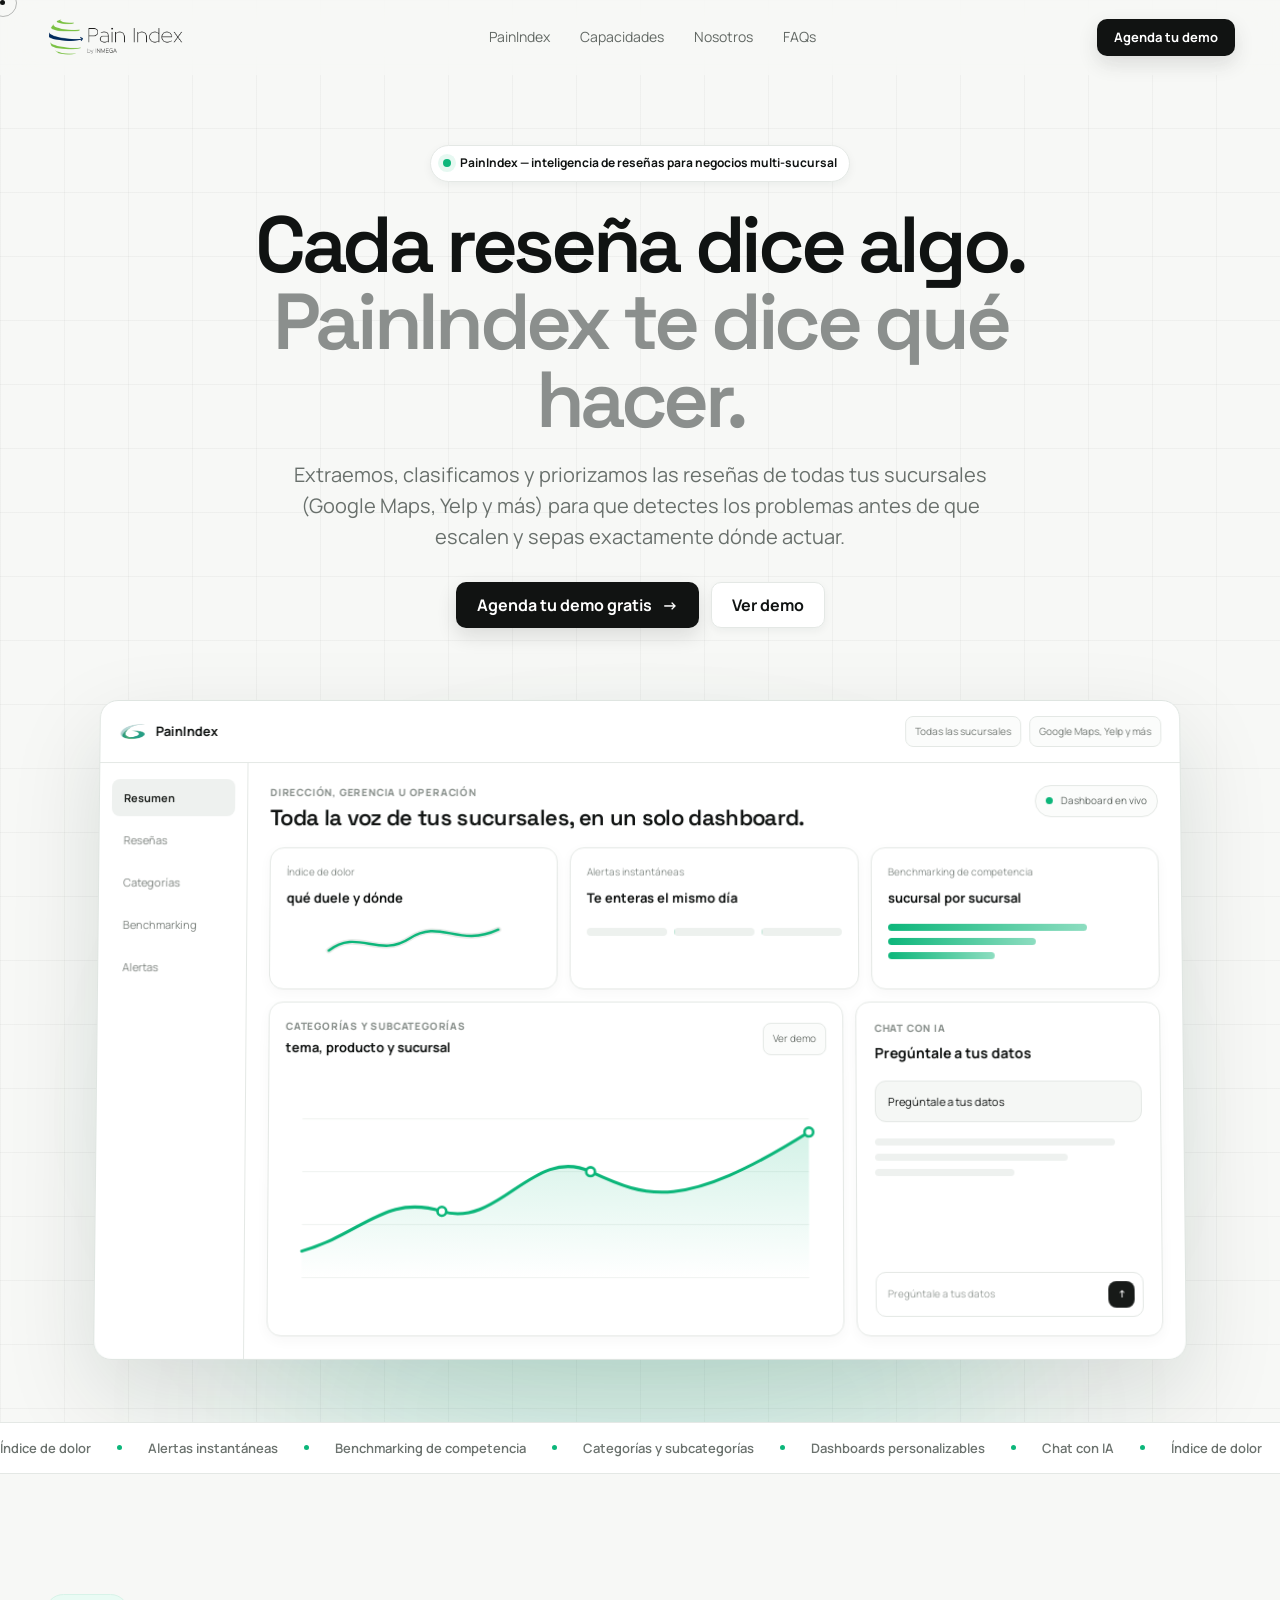
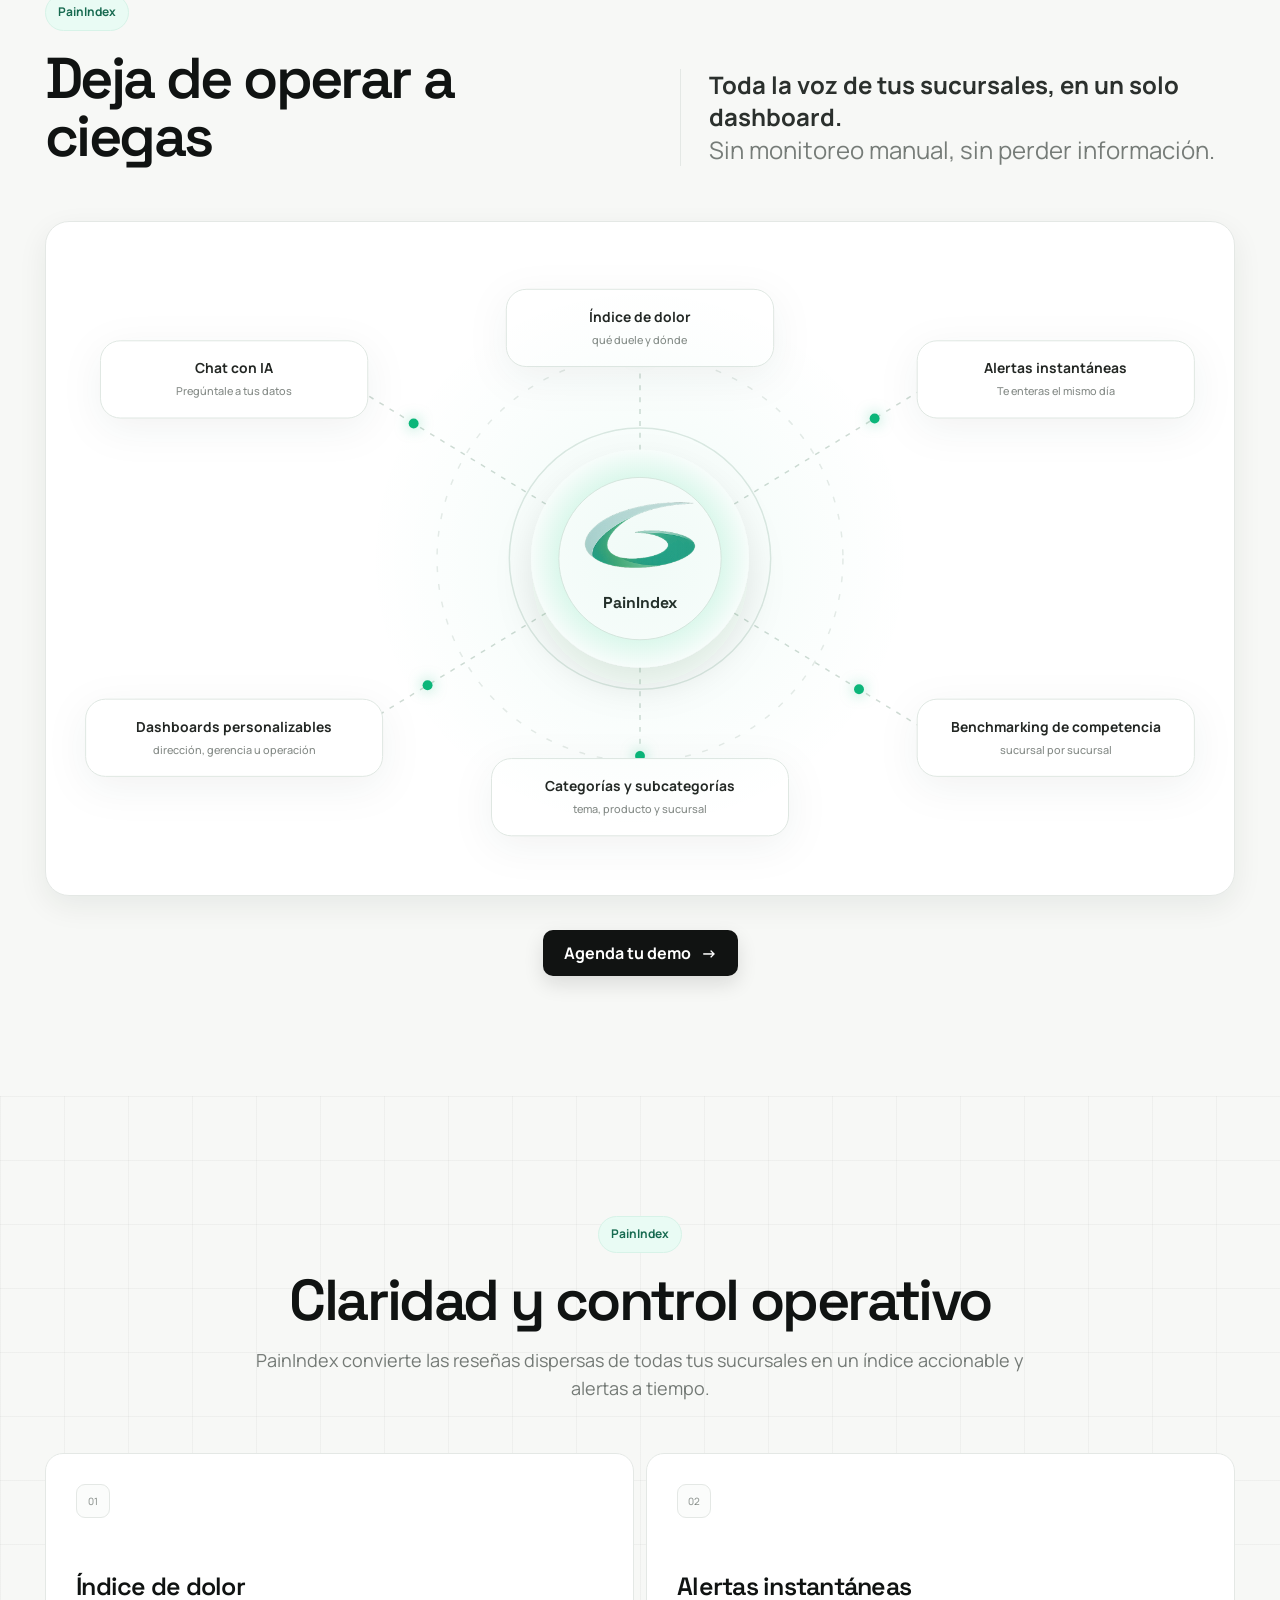
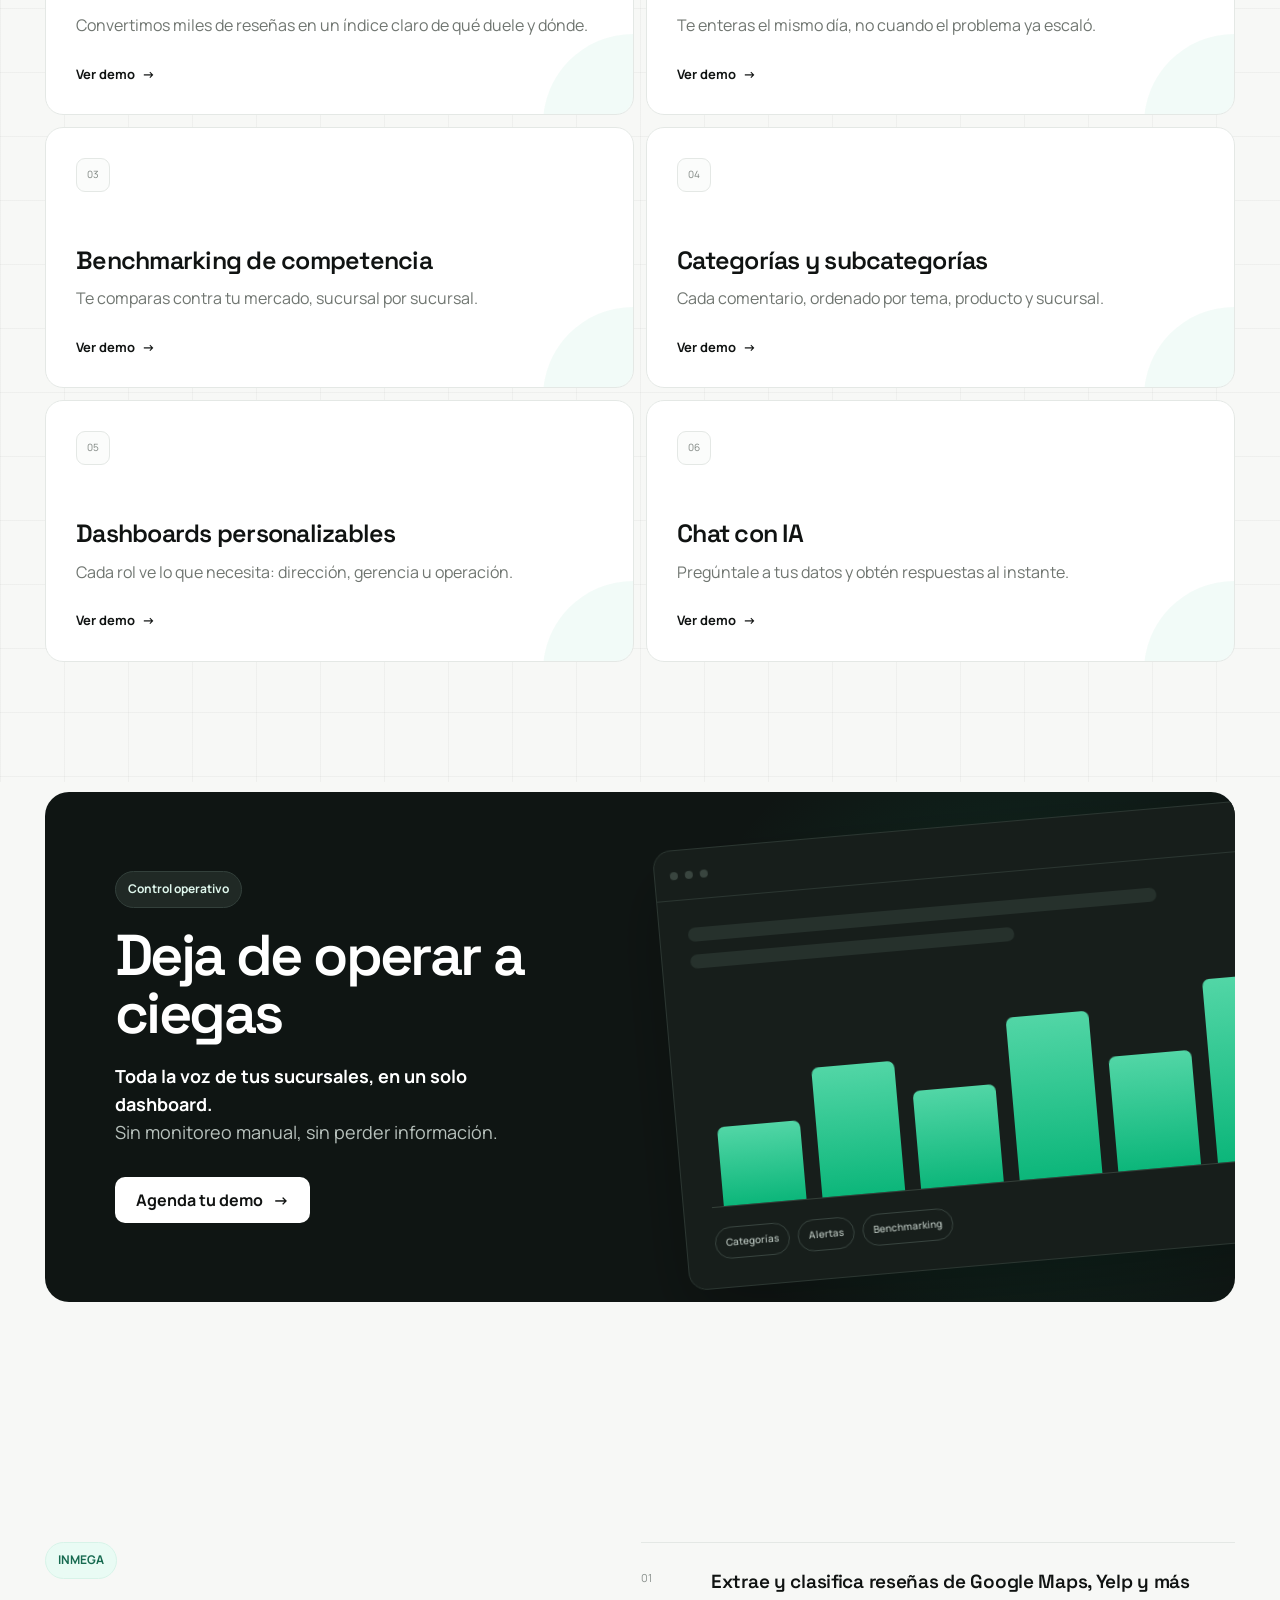
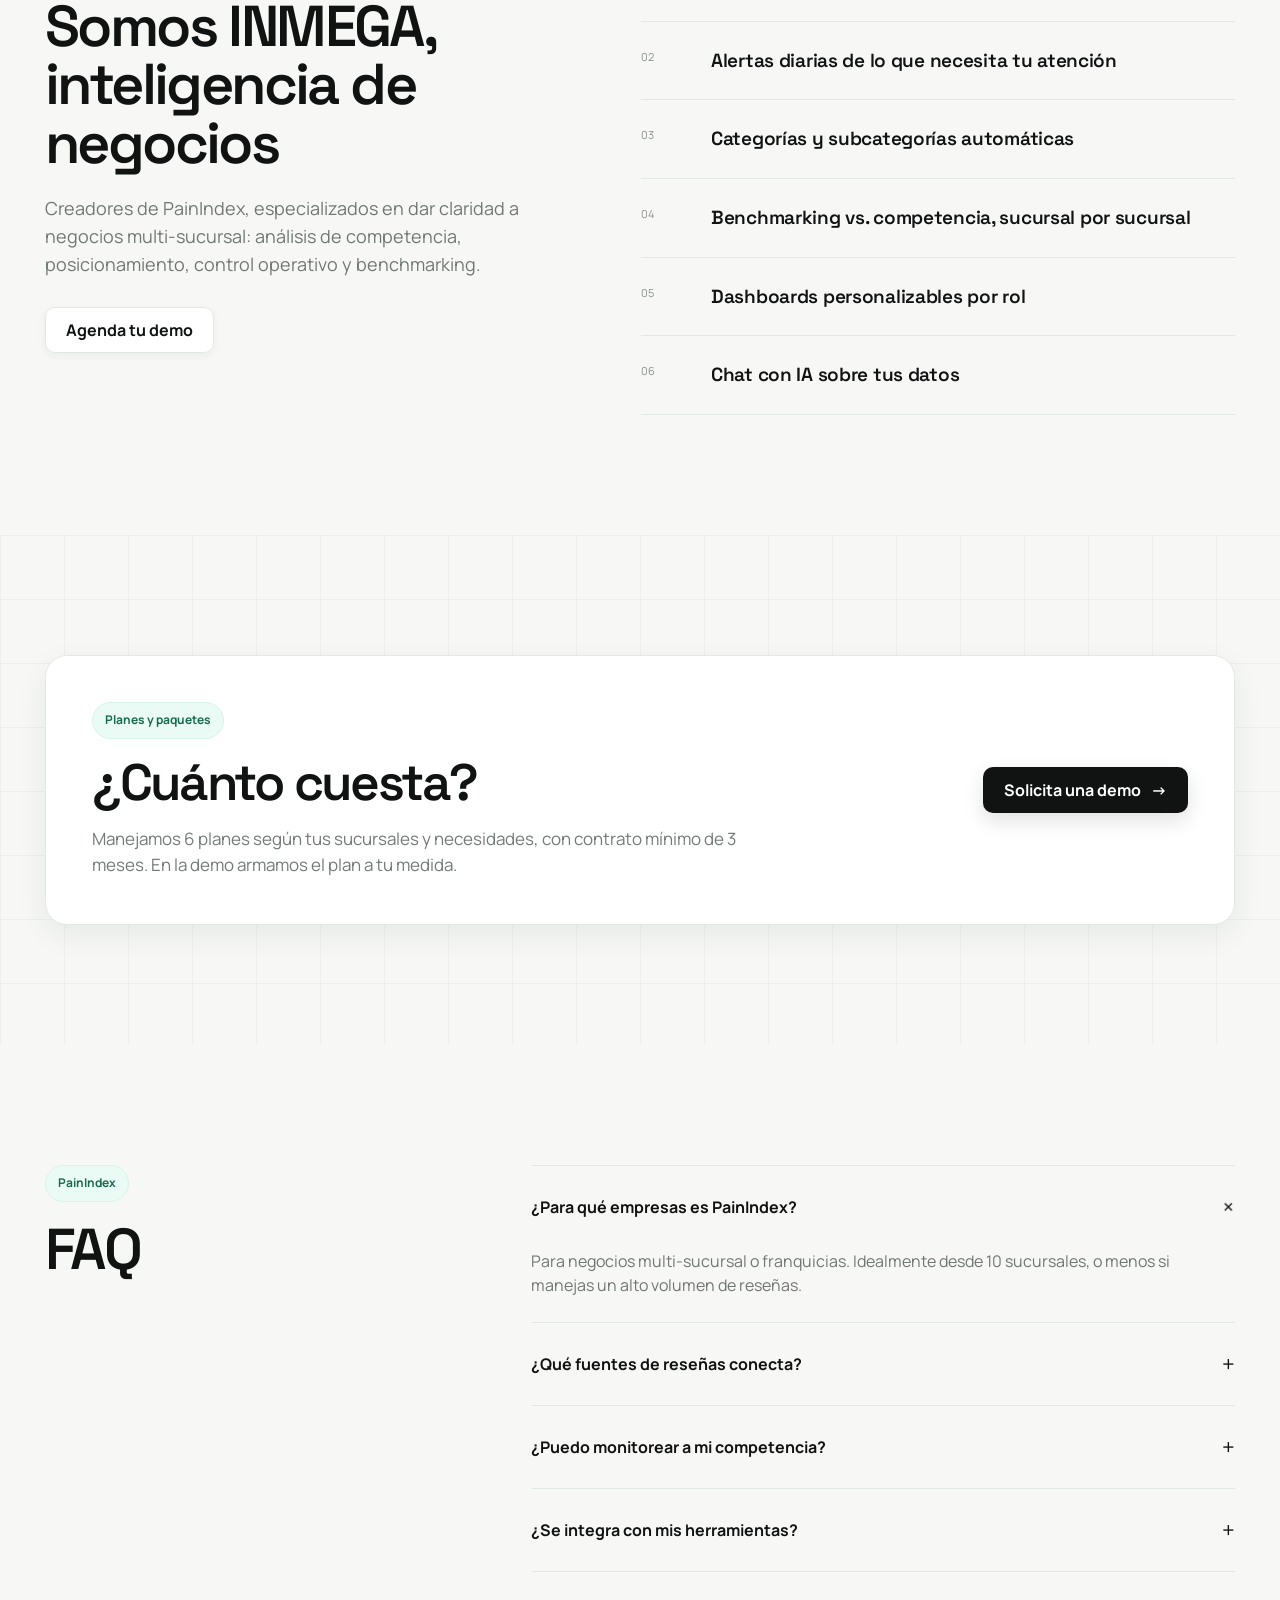
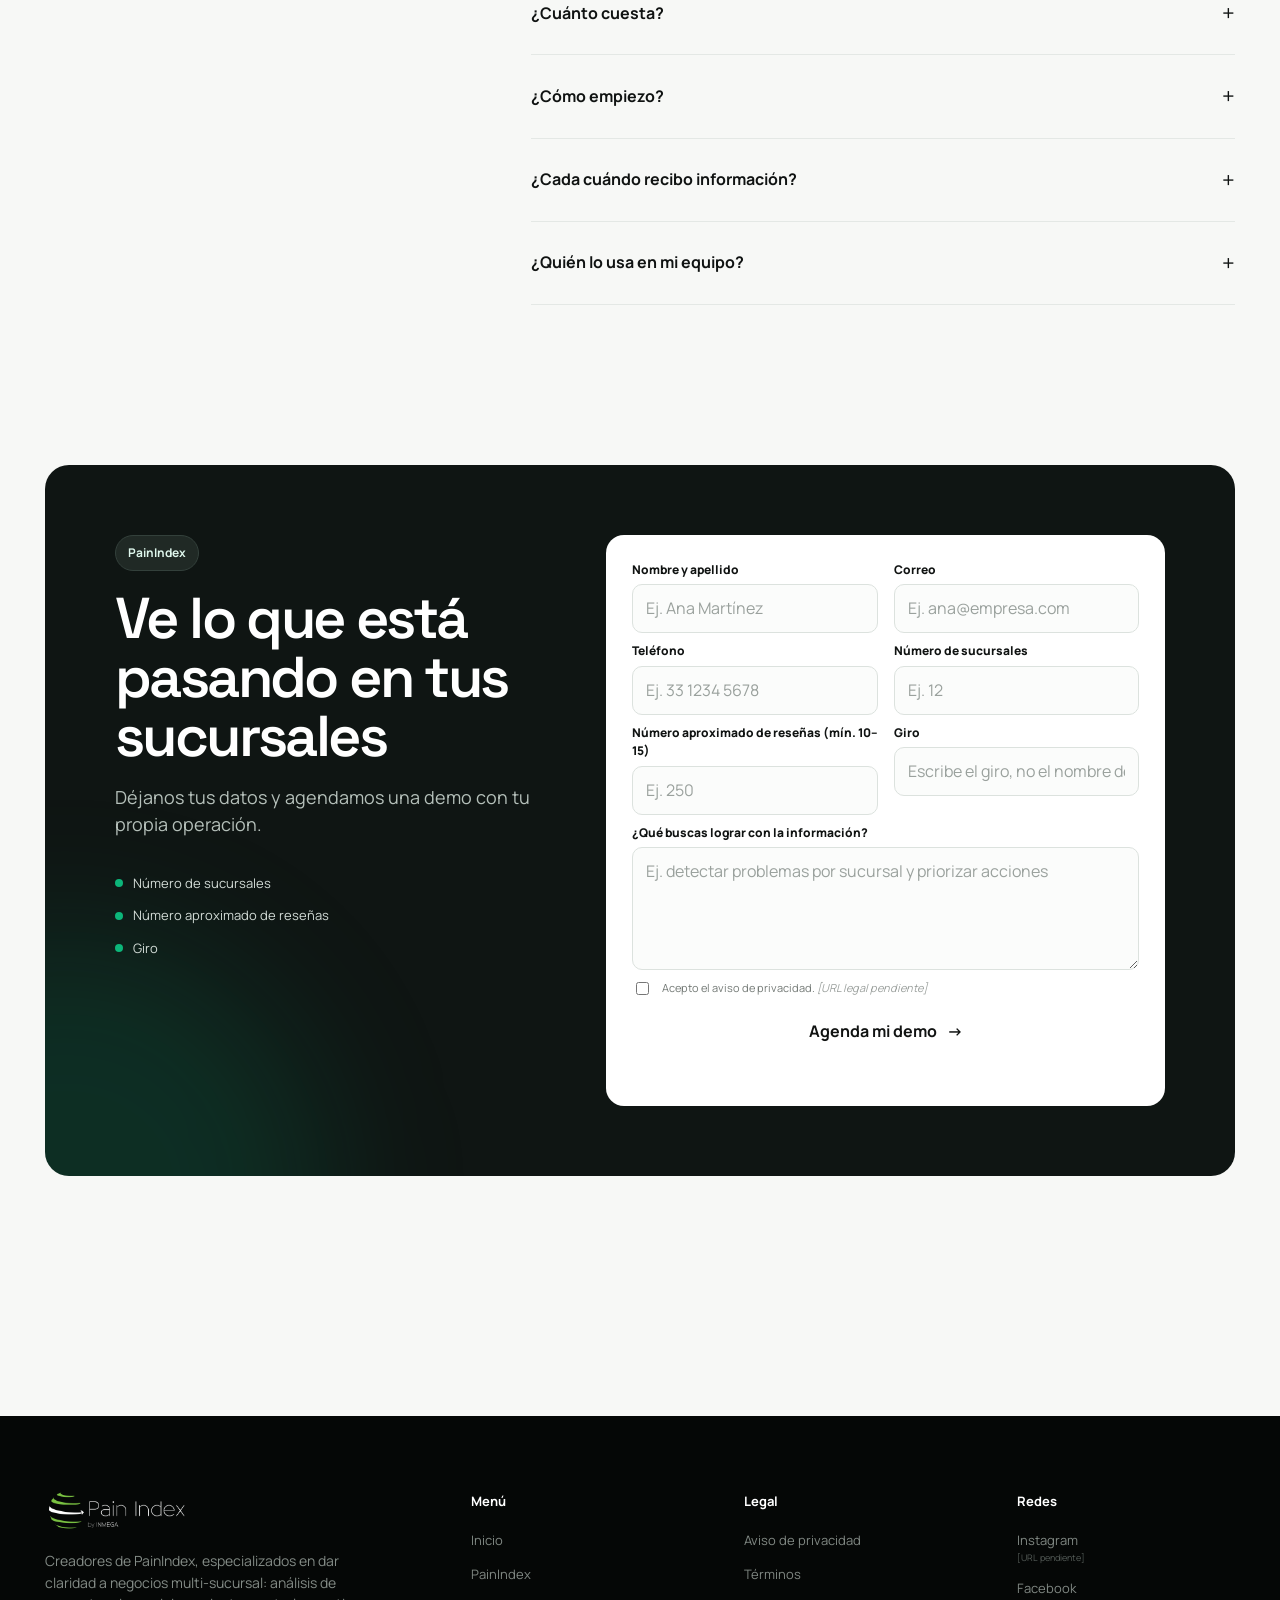
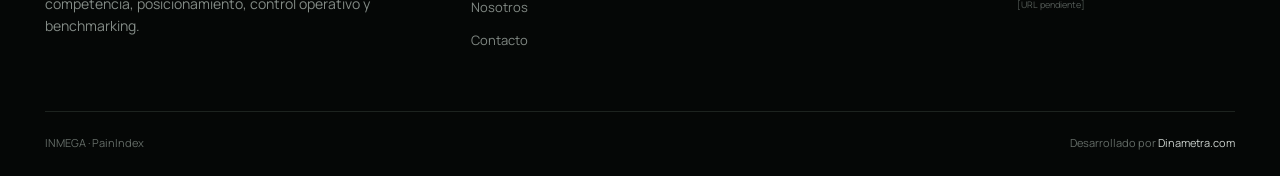
==== commit b538a3e9: "cambios logo" ====
--- a/index.html
+++ b/index.html
@@ -6,7 +6,7 @@
   <title>PainIndex de INMEGA | Inteligencia de reseñas multi-sucursal</title>
   <meta name="description" content="Extraemos, clasificamos y priorizamos las reseñas de todas tus sucursales (Google Maps, Yelp y más) para que detectes los problemas antes de que escalen y sepas exactamente dónde actuar.">
   <meta name="theme-color" content="#F7F8F6">
-  <link rel="icon" href="assets/logos/favicon.png">
+  <link rel="icon" type="image/png" href="assets/logos/favicon-painindex.png">
   <link rel="preconnect" href="https://fonts.googleapis.com">
   <link rel="preconnect" href="https://fonts.gstatic.com" crossorigin>
   <link href="https://fonts.googleapis.com/css2?family=Manrope:wght@400;500;600;700;800&family=Space+Grotesk:wght@500;600;700&display=swap" rel="stylesheet">
@@ -19,7 +19,7 @@
   <header class="site-header" data-header>
     <div class="container nav-inner">
       <a class="brand" href="#inicio" aria-label="INMEGA, ir al inicio">
-        <img src="assets/logos/inmega-logo-black.png" alt="INMEGA" width="334" height="188">
+        <img src="assets/logos/logo-painindex-bck.png" alt="PainIndex by INMEGA" width="1780" height="476">
       </a>
 
       <nav class="desktop-nav" aria-label="Navegación principal">
@@ -532,7 +532,7 @@
   <footer class="site-footer">
     <div class="container footer-grid">
       <div class="footer-brand">
-        <img src="assets/logos/inmega-logo-white.png" alt="INMEGA" width="334" height="188">
+        <img src="assets/logos/logo-painindex-WH.png" alt="PainIndex by INMEGA" width="1780" height="476">
         <p>Creadores de PainIndex, especializados en dar claridad a negocios multi-sucursal: análisis de competencia, posicionamiento, control operativo y benchmarking.</p>
       </div>
       <div>
--- a/styles.css
+++ b/styles.css
@@ -381,6 +381,7 @@
 .thankyou-card p strong{color:#8b918d;font-weight:600}
 .thankyou-actions{display:flex;justify-content:center;margin-top:28px}
 .thankyou-pending{font-size:11px!important;color:#a0a5a2!important;margin-top:20px}
-.thankyou-footer{height:54px;background:#050706;color:#717873;display:flex;align-items:center;justify-content:center;font-size:11px}
+.thankyou-footer{height:54px;background:#050706;color:#717873;display:flex;align-items:center;justify-content:center;gap:18px;font-size:11px}
+.thankyou-footer img{width:112px;height:auto}
 .thankyou-footer a{color:#cfd5d1;margin-left:4px}
 @media(max-width:680px){.thankyou-page{padding:18px}.thankyou-card{padding:38px 22px}}
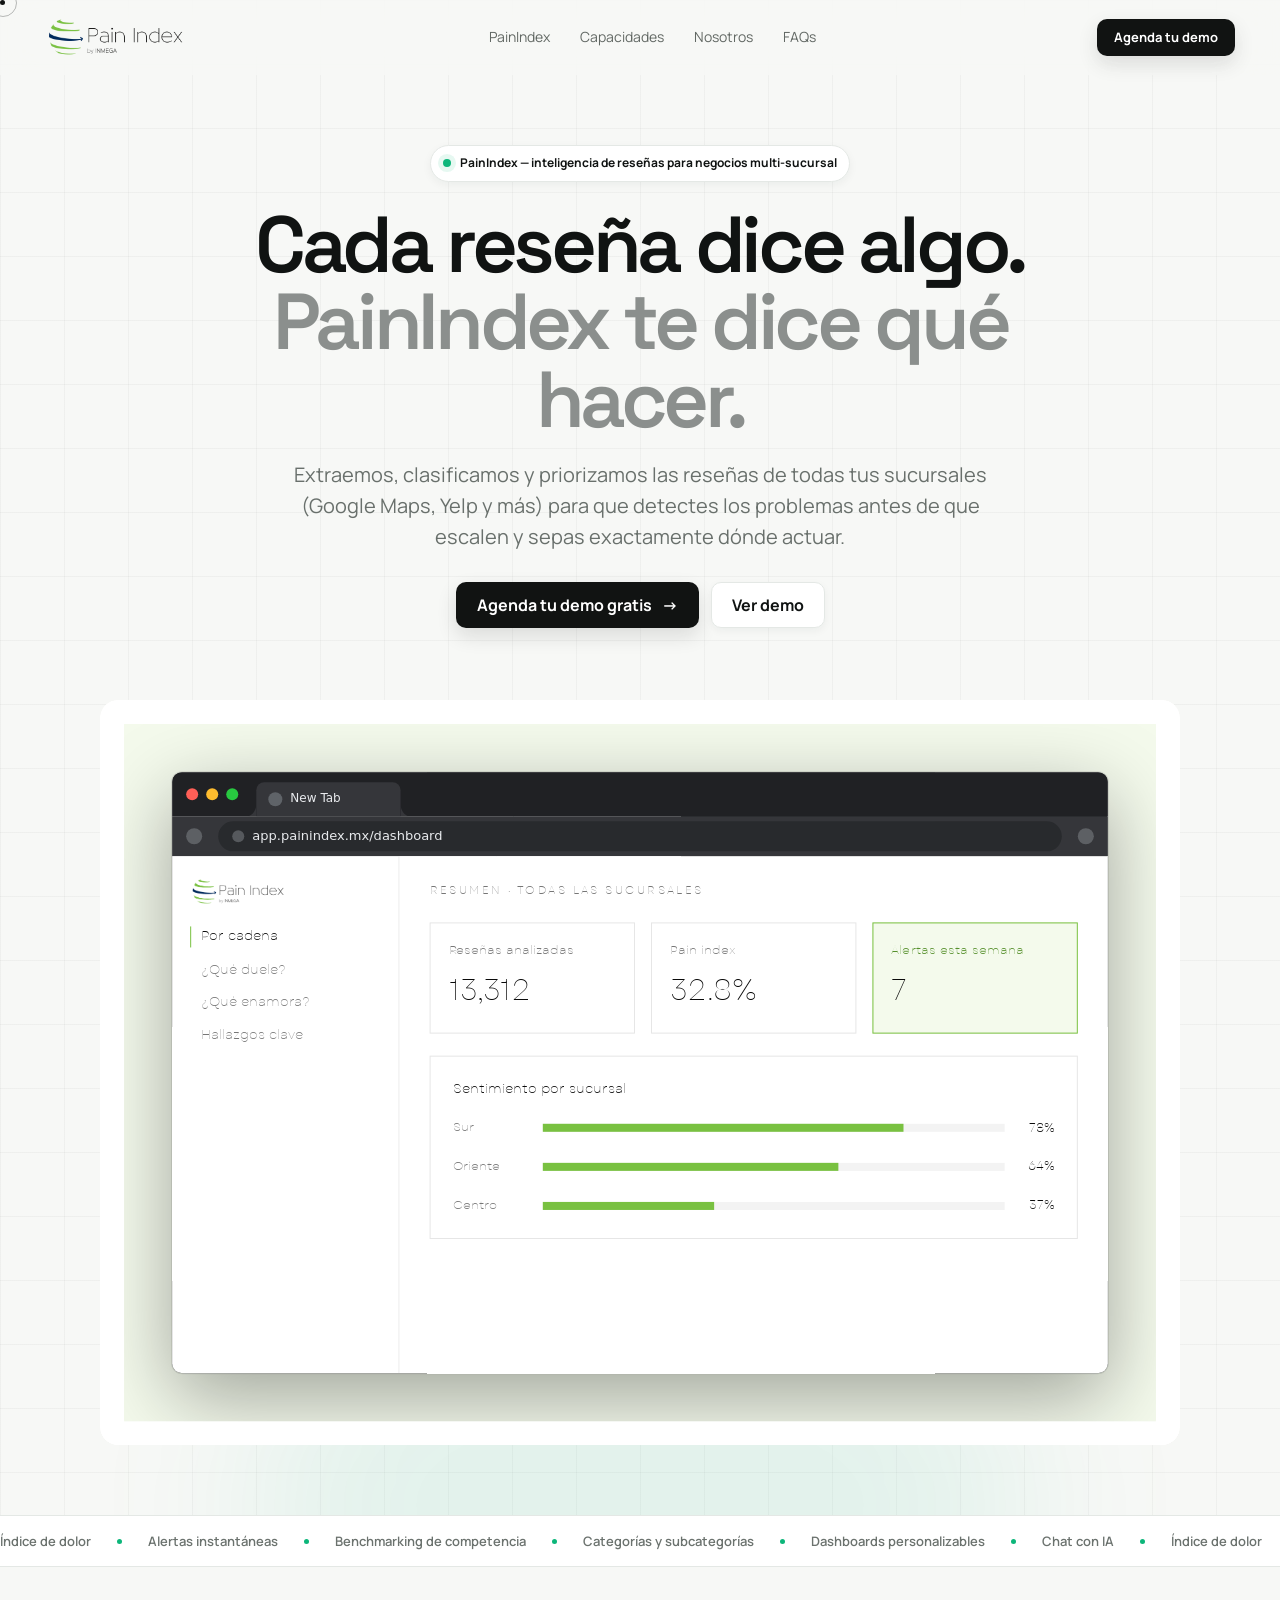
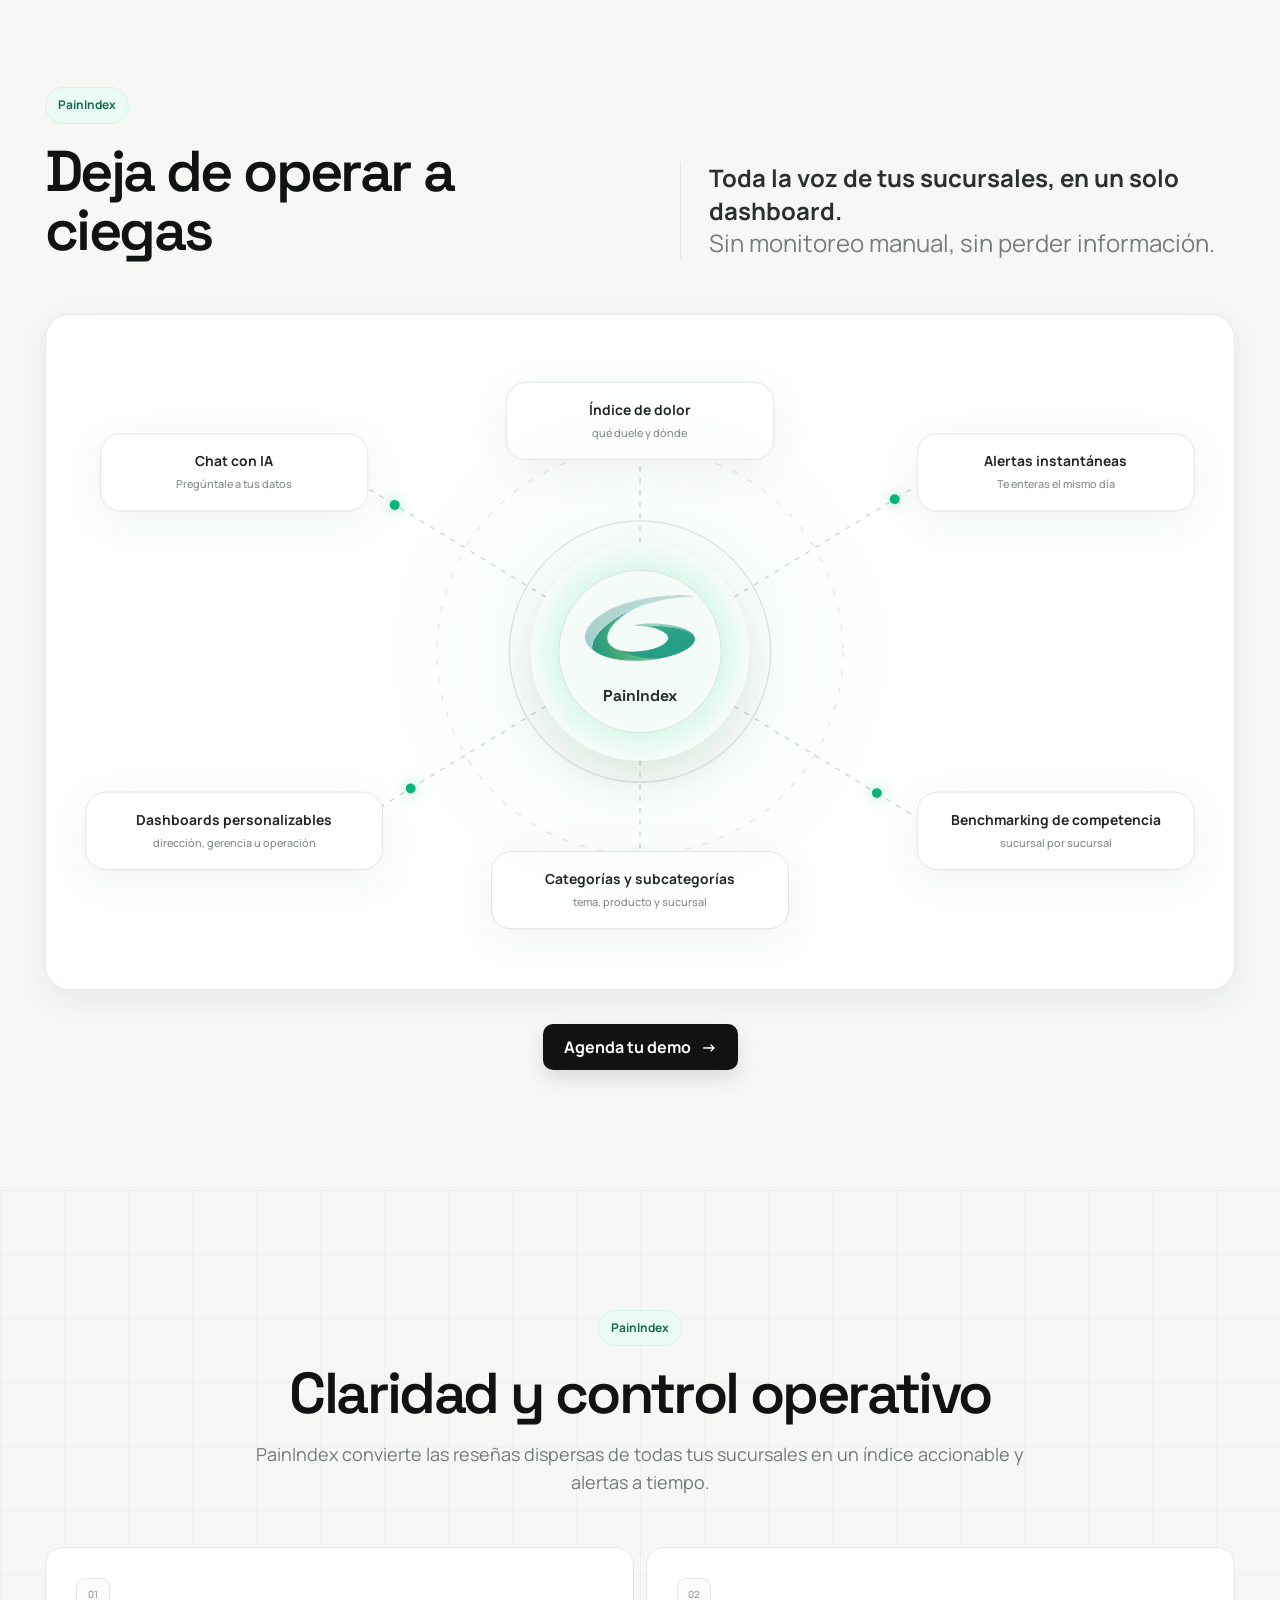
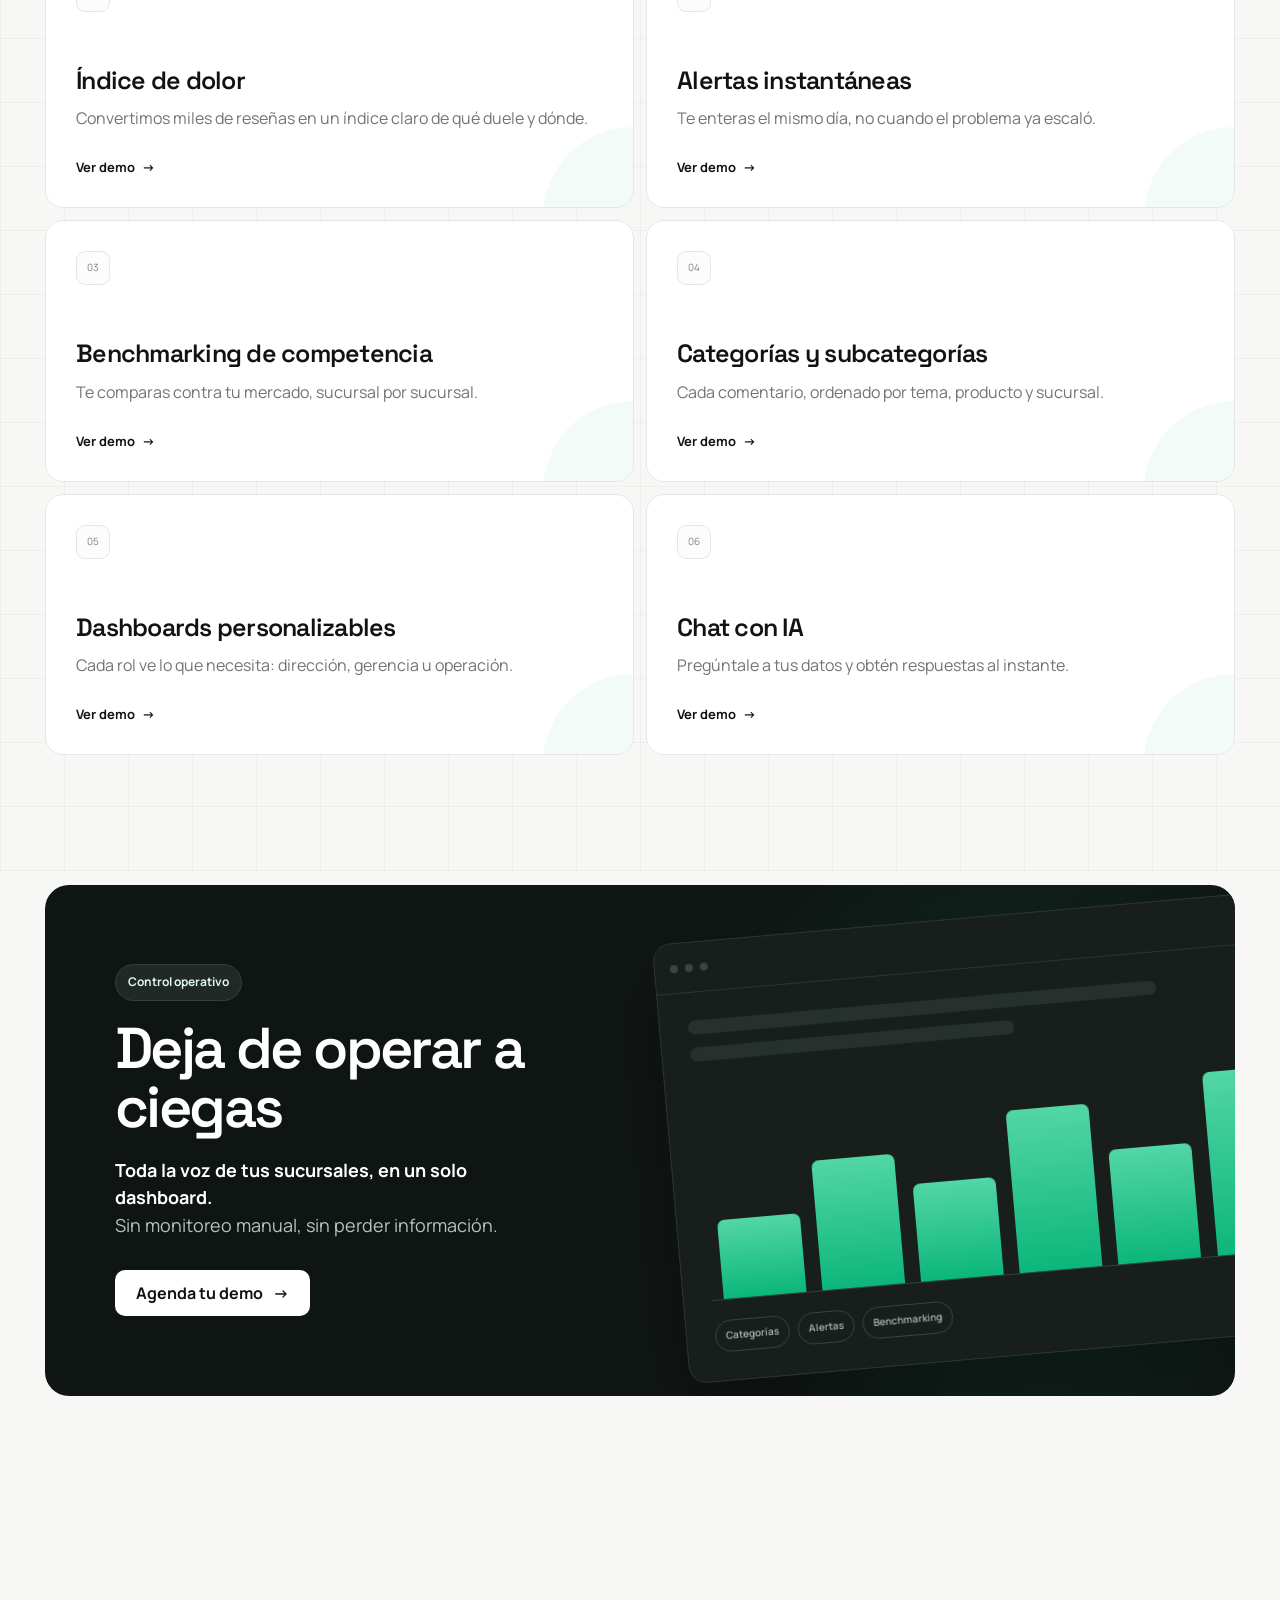
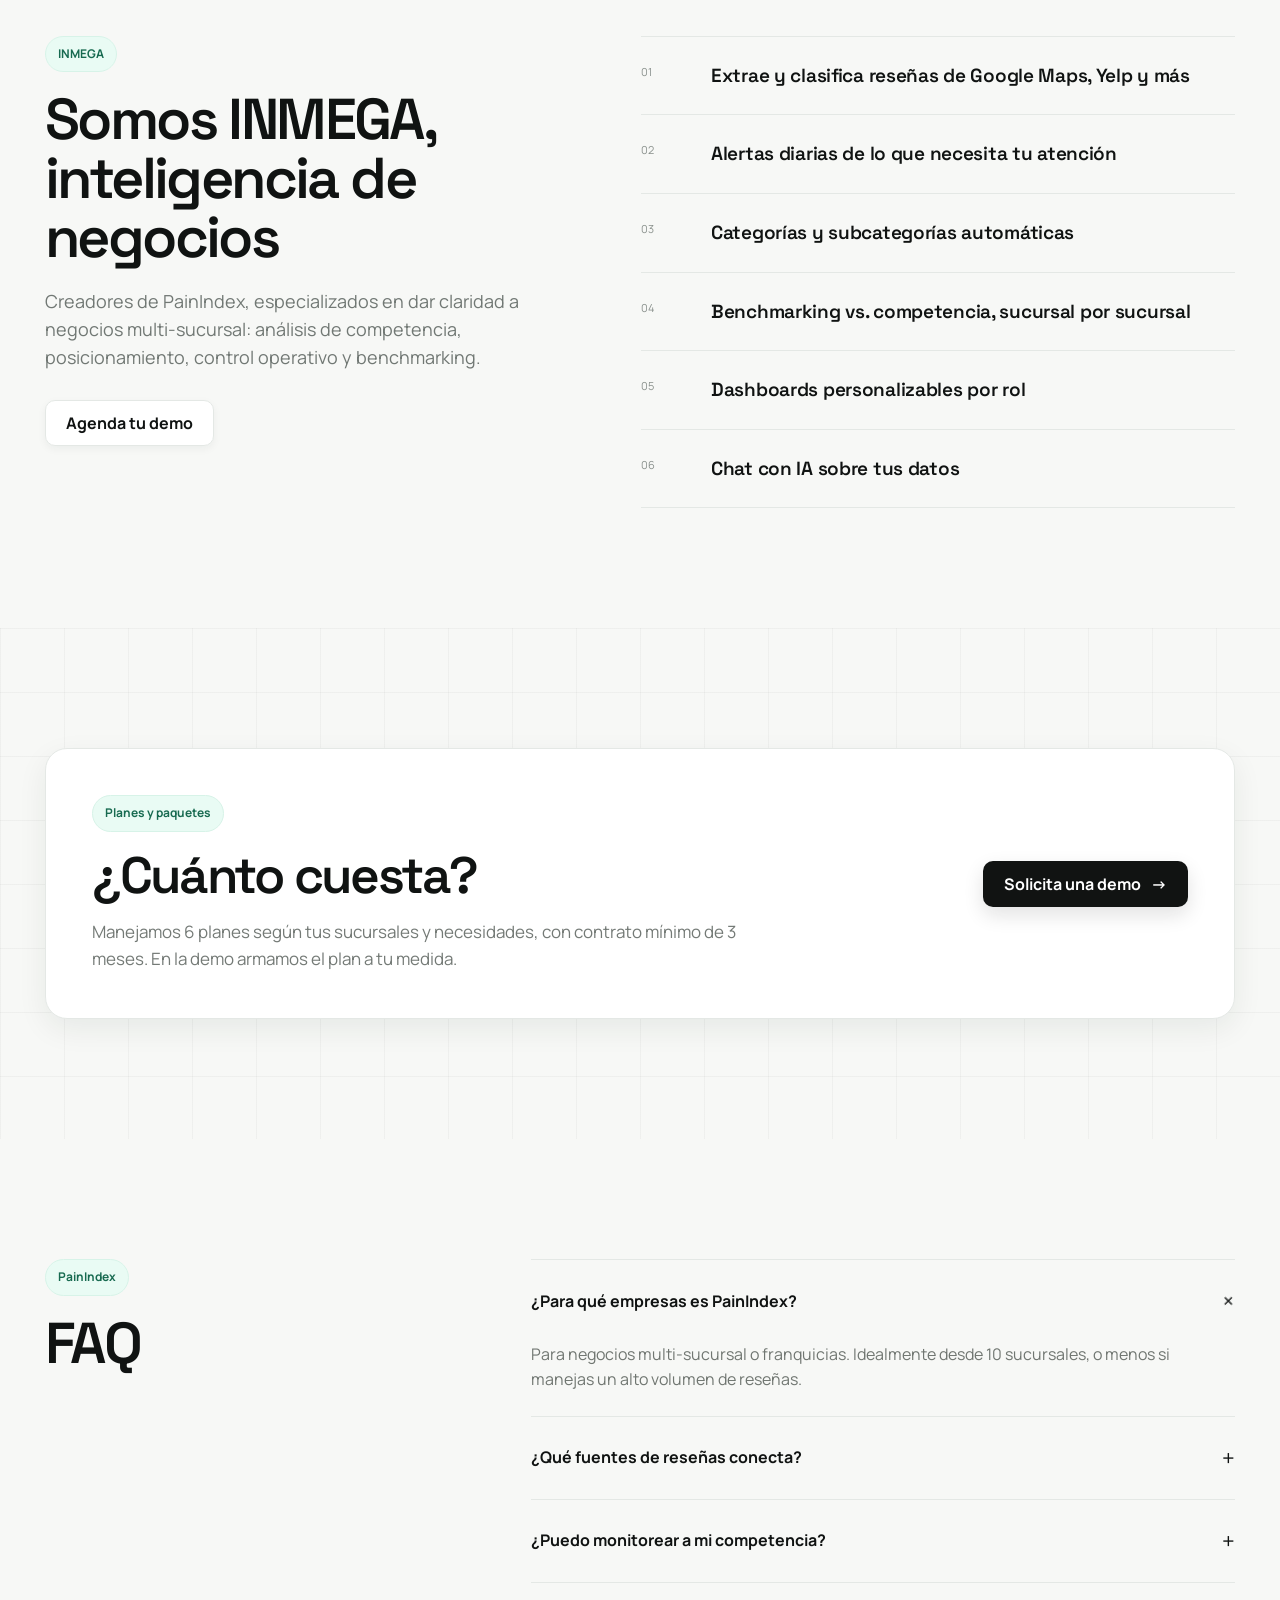
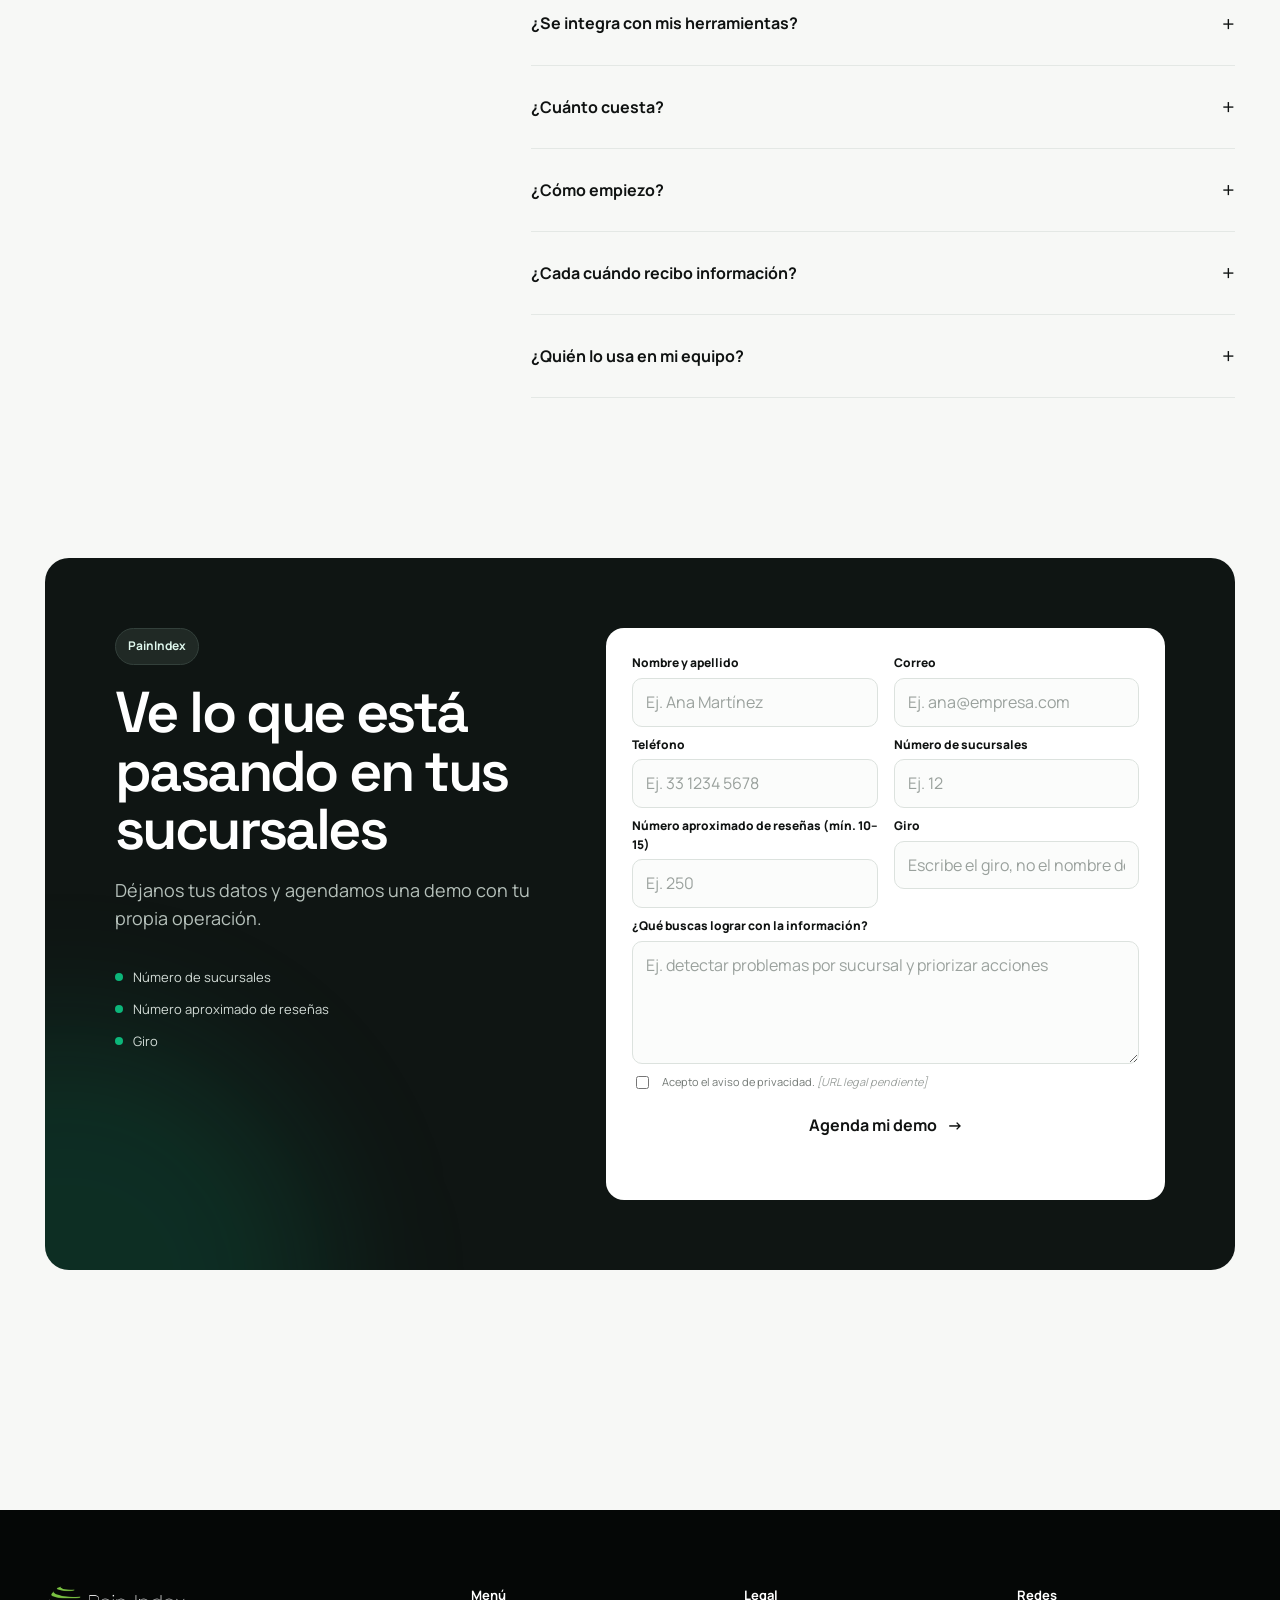
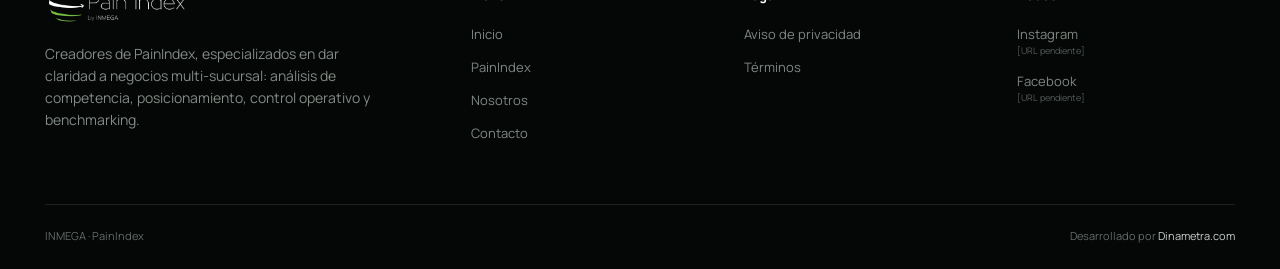
==== commit ec5d5dbe: "CAMBIOS DASHBOARD" ====
--- a/index.html
+++ b/index.html
@@ -65,6 +65,7 @@
 
         <div class="product-stage reveal" aria-label="Vista conceptual del dashboard PainIndex">
           <div class="product-glow" aria-hidden="true"></div>
+          <iframe class="platform-mockup" src="assets/mockups/2f-mockup-navegador.html" title="Vista animada de la plataforma PainIndex" loading="eager" scrolling="no"></iframe>
           <div class="product-shell">
             <div class="product-topbar">
               <div class="product-title">
--- a/styles.css
+++ b/styles.css
@@ -71,7 +71,9 @@
 .hero h1 span{color:#8b8f8d}
 .hero-sub{max-width:730px;margin:0 auto;color:#69706c;font-size:clamp(17px,2vw,20px)}
 .hero-actions{display:flex;align-items:center;justify-content:center;gap:12px;margin-top:30px;flex-wrap:wrap}
-.product-stage{max-width:1080px;margin:72px auto 0;position:relative}
+.product-stage{max-width:1080px;margin:72px auto 0;position:relative;overflow:hidden;border-radius:18px}
+.product-stage>.product-shell{display:none}
+.platform-mockup{position:relative;z-index:1;display:block;width:1078px;height:744px;border:0;border-radius:18px;background:#fff;box-shadow:0 35px 90px rgba(16,38,30,.13);overflow:hidden;transform-origin:top left}
 .product-glow{position:absolute;inset:15% 8% -10%;background:rgba(12,182,122,.12);filter:blur(70px);border-radius:50%;pointer-events:none}
 .product-shell{position:relative;background:#fff;border:1px solid #dfe5e1;border-radius:18px;box-shadow:0 35px 90px rgba(16,38,30,.13);overflow:hidden;text-align:left;transform:perspective(1800px) rotateX(2deg);transform-origin:center top}
 .product-topbar{height:62px;border-bottom:1px solid var(--line);display:flex;align-items:center;justify-content:space-between;padding:0 18px}
